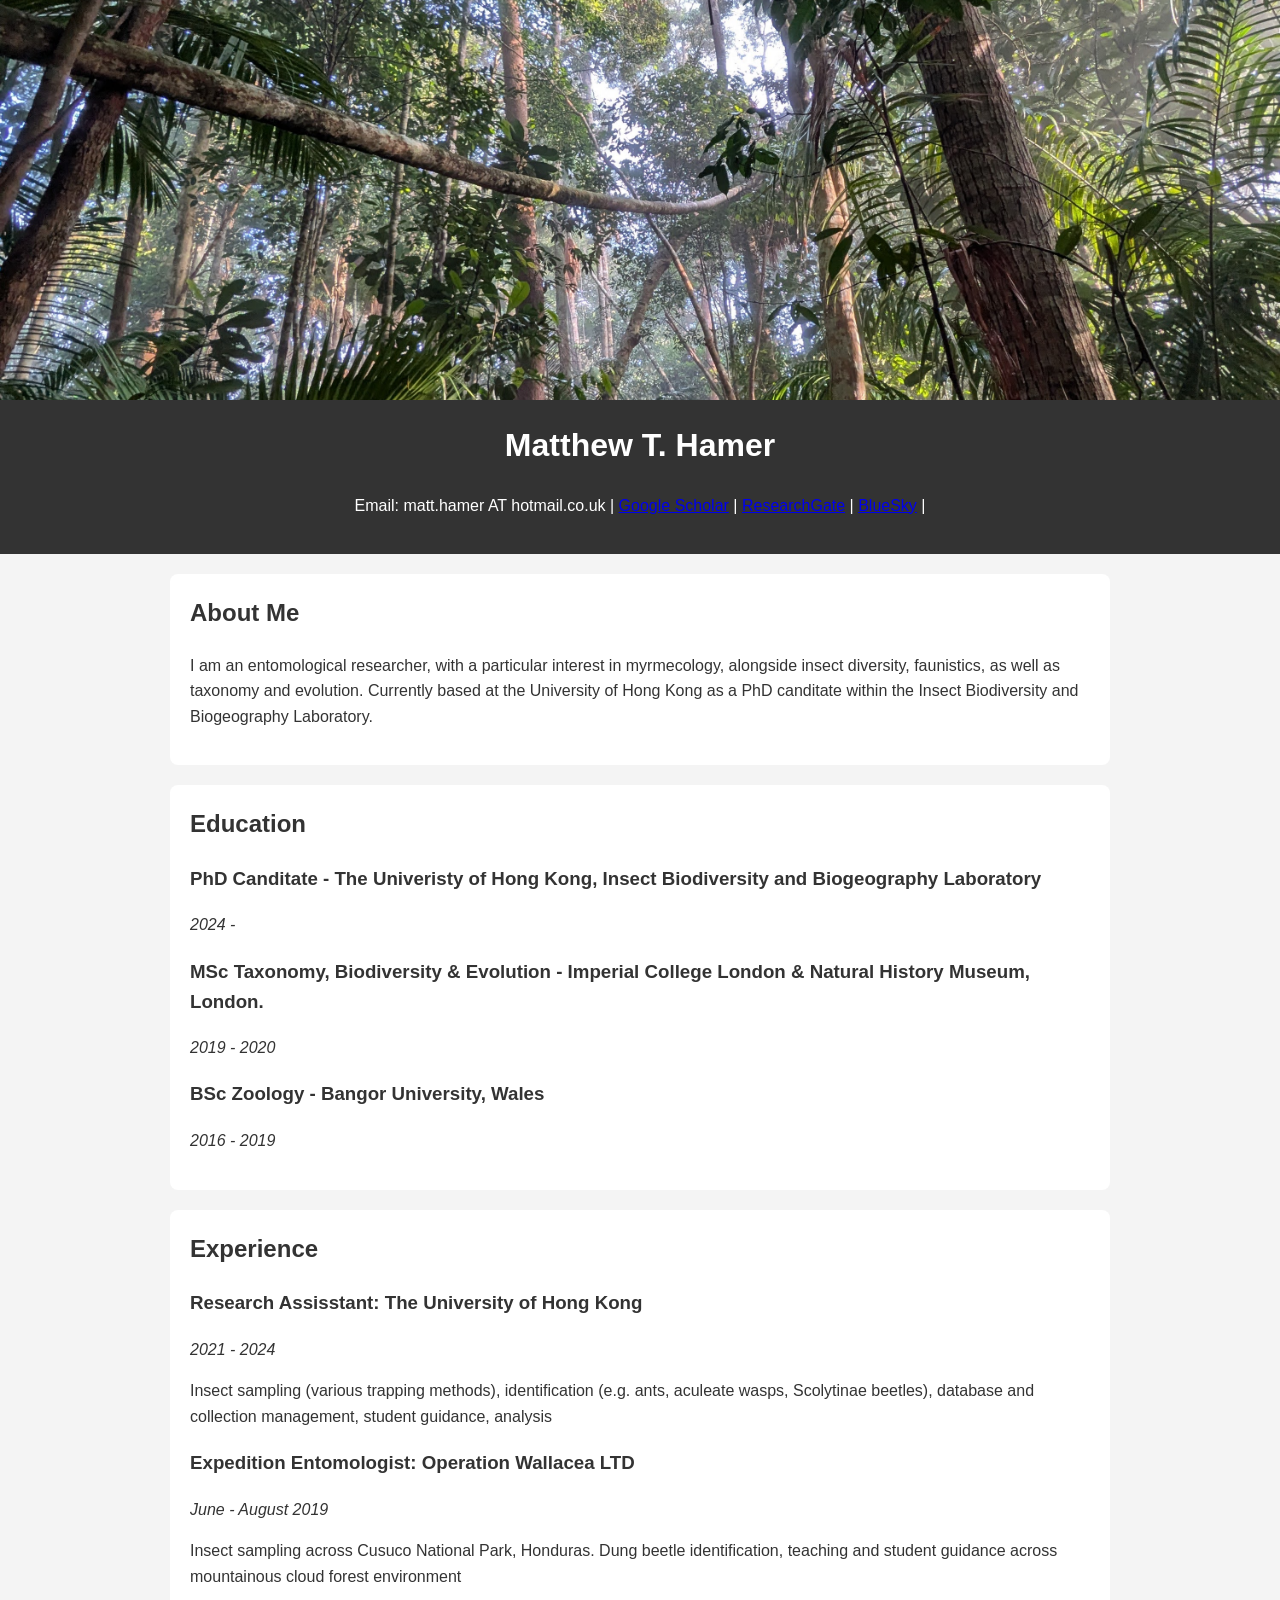
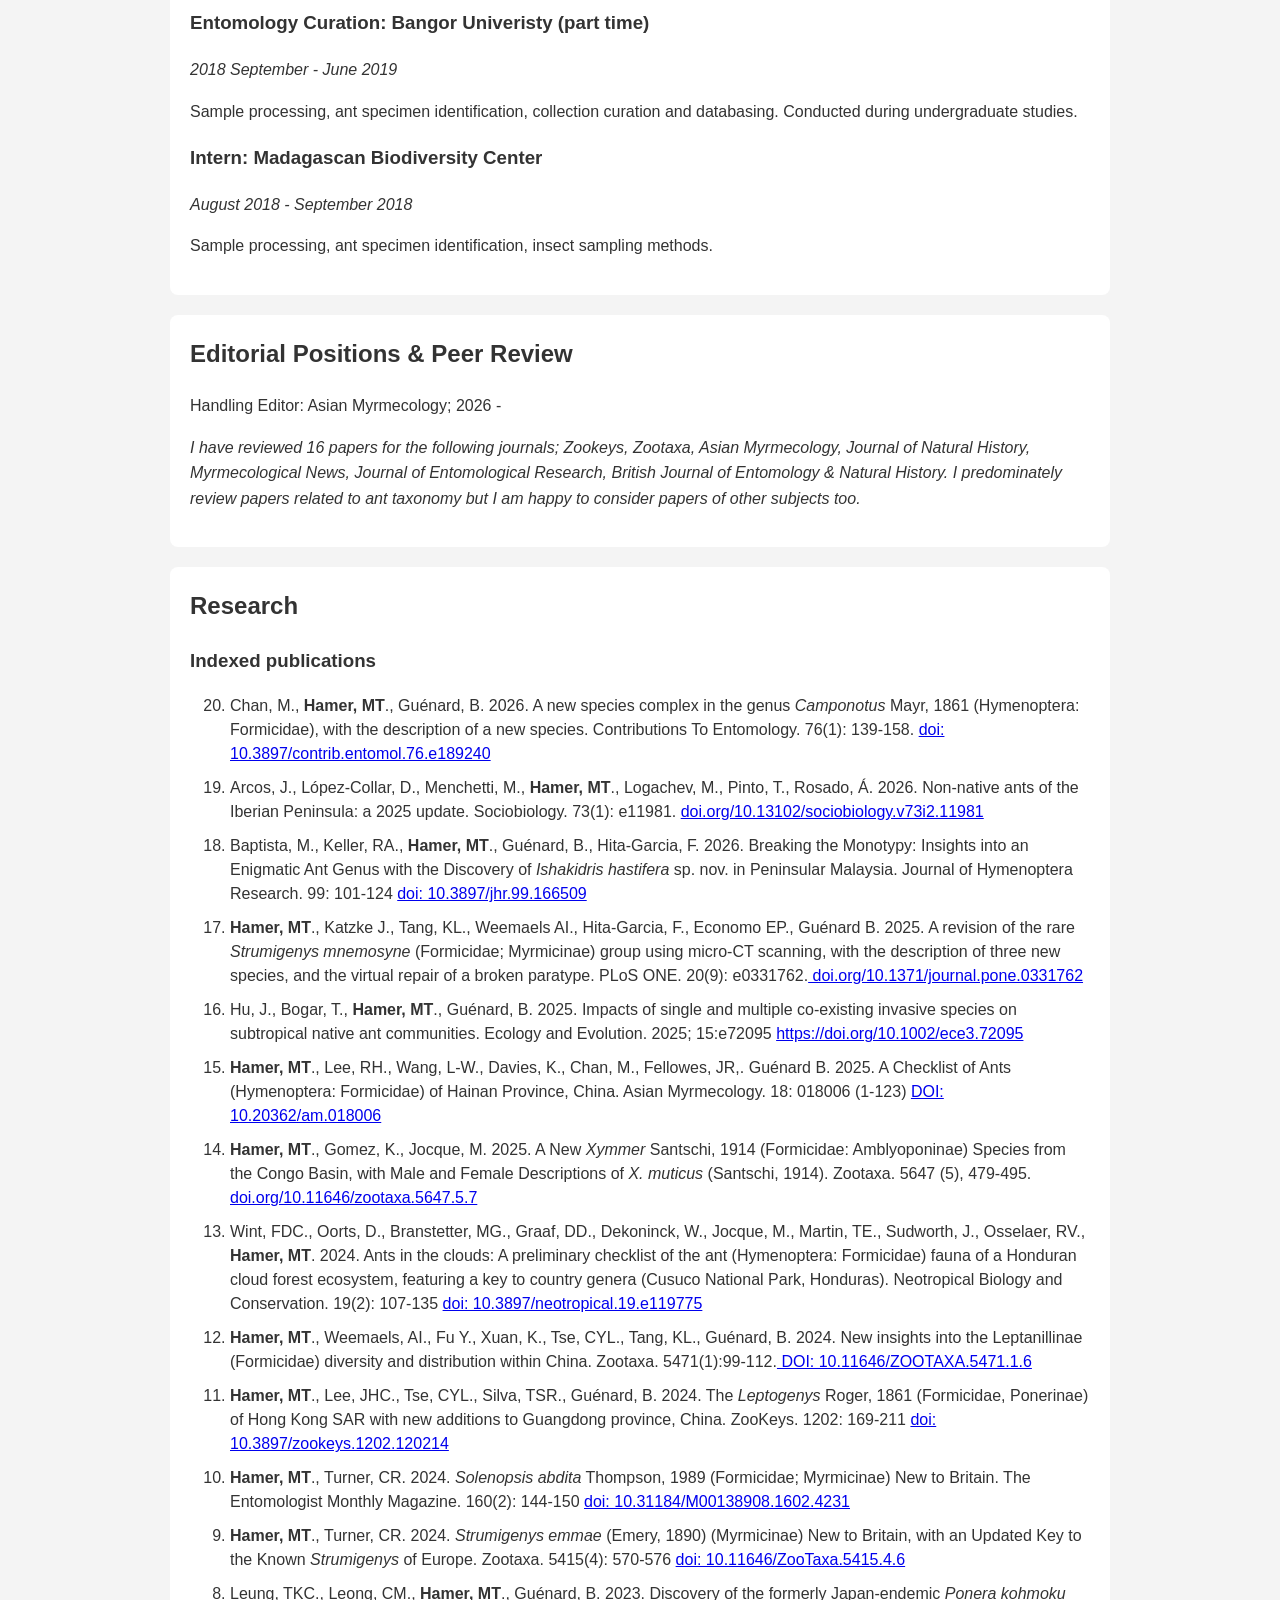
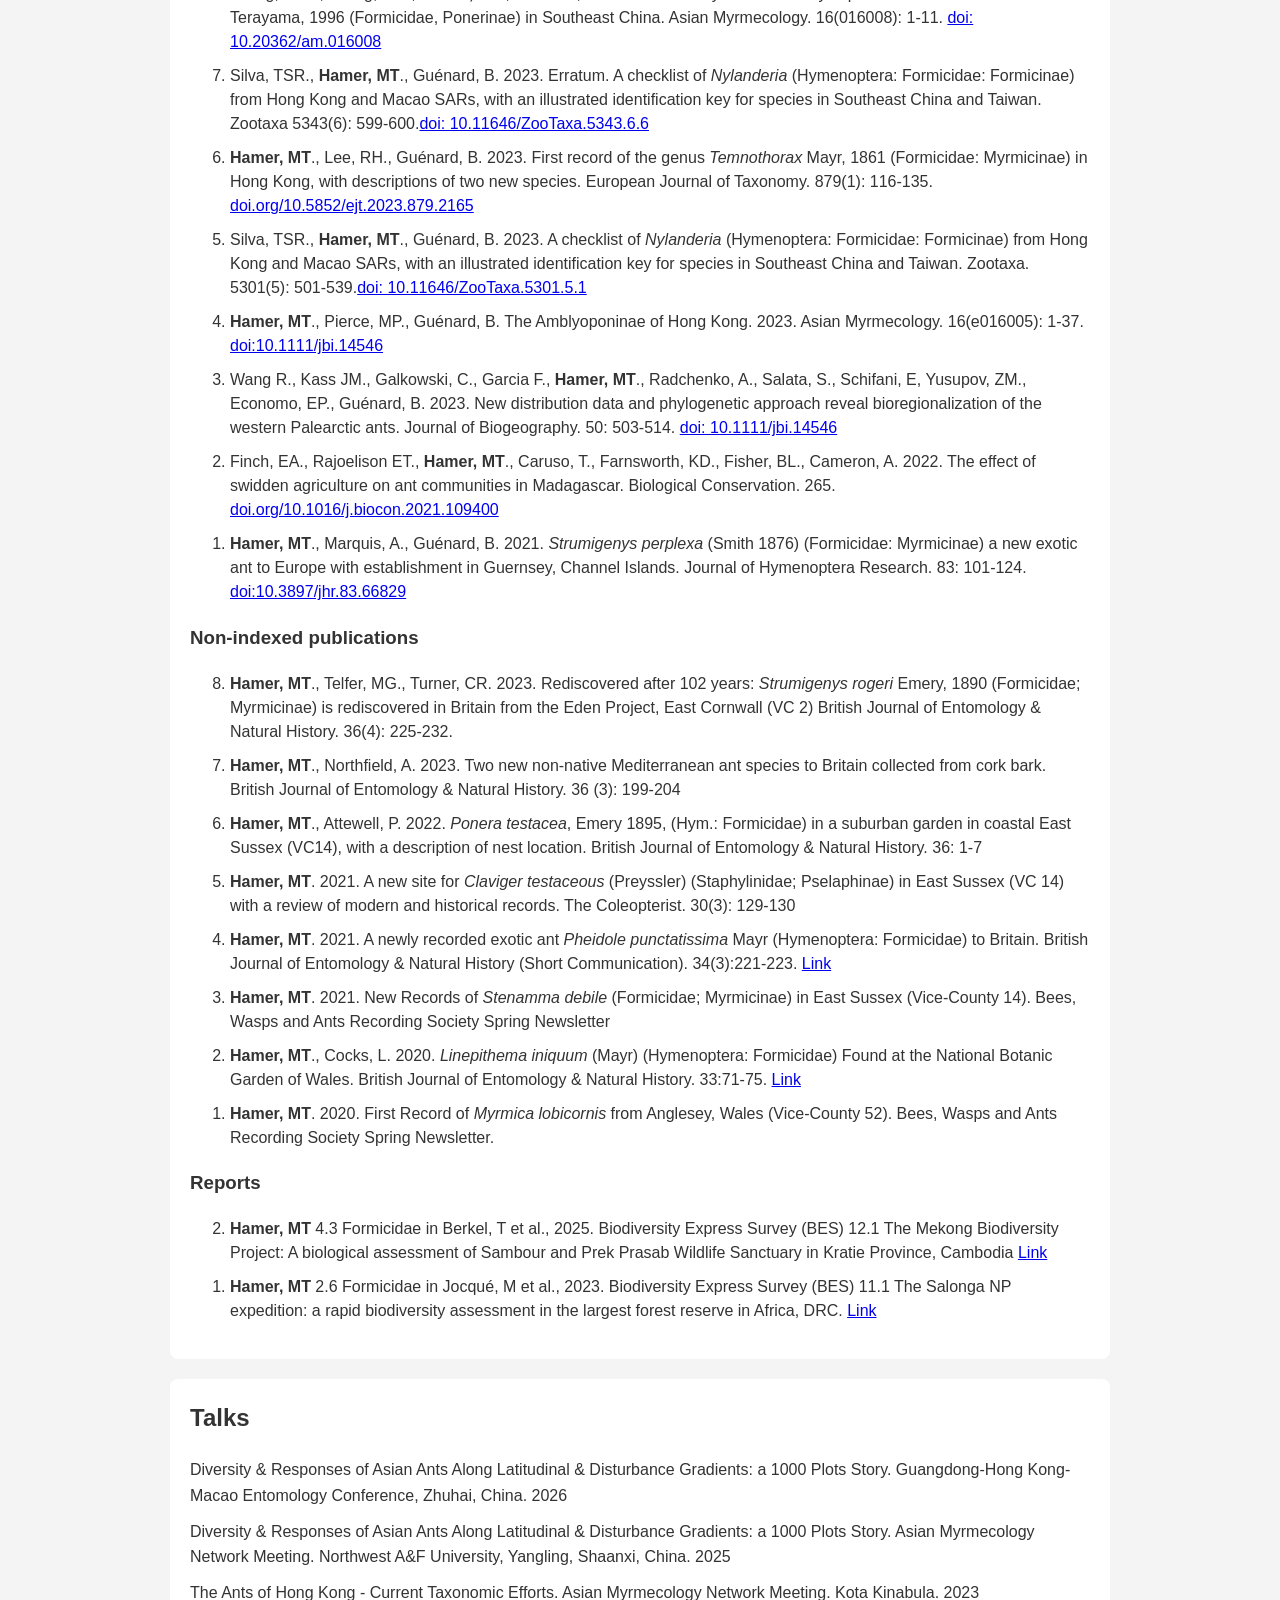
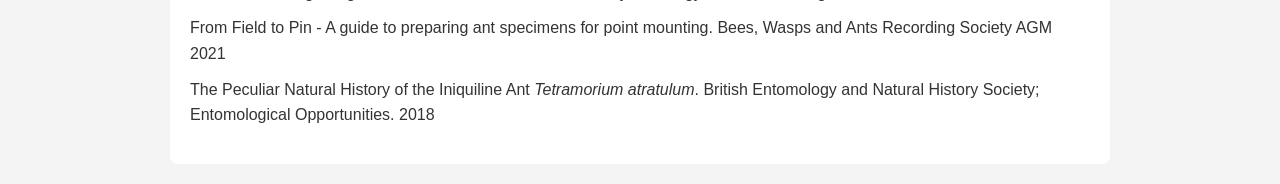
==== index.html @ 44ba038c "edits" ====
<!DOCTYPE html>
<html lang="en">
<head>
  <meta charset="UTF-8" />
  <meta name="viewport" content="width=device-width, initial-scale=1.0" />
  <title>Matthew T. Hamer</title>
  <style>
    /* Basic styling for the entire page */
    body {
      font-family: 'Helvetica Neue', Helvetica, Arial, sans-serif; /* Sets a clean, readable font */
      margin: 0; /* Remove default margin around the page */
      padding: 0; /* Remove default padding */
      line-height: 1.6; /* Improves readability with line spacing */
      background-color: #f4f4f4; /* Light background color for contrast */
      color: #333; /* Default text color */
    }

    /* Container for the slideshow at the top */
    .slideshow {
      position: relative; /* Positioning context for absolutely positioned children if needed */
      width: 100%; /* Full width of the viewport */
      max-height: 400px; /* Limit height for the slideshow */
      overflow: hidden; /* Hide overflowing images to create a clean slide effect */
    }

    /* Container holding all slides side by side */
    .slides {
      display: flex; /* Arrange slides in a row */
      transition: transform 1s ease-in-out; /* Animate slide transitions smoothly */
    }

    /* Individual slide styling */
    .slide {
      min-width: 100%; /* Each slide takes full width of the container */
      height: 400px; /* Fixed height matching the slideshow container */
      background-size: cover; /* Cover entire slide area with background image */
      background-position: center; /* Center the background image */
    }

    /* Styles for the header section */
    header {
      background-color: #333; /* Dark background for contrast */
      color: #fff; /* White text for readability */
      padding: 20px 0; /* Vertical padding */
      text-align: center; /* Centered text */
    }

    header p {
    color: #fff;
    }

    /* Styles for content sections */
    section {
      max-width: 900px; /* Limit width for readability */
      margin: 20px auto; /* Center sections horizontally with margin */
      padding: 0 20px; /* Horizontal padding inside sections */
    }

    /* Heading styles */
    h1, h2 {
      margin-top: 0; /* Remove default top margin for headings */
    }

    /* Contact info styling */
    .contact-info {
      margin-top: 10px; /* Spacing above contact info */
    }

    /* Styling for each section box */
    .section {
      background: #fff; /* White background for contrast */
      padding: 20px; /* Inner padding */
      margin-bottom: 20px; /* Space below each section */
      border-radius: 8px; /* Rounded corners for a softer look */
    }

    /* Remove default list styles for lists */
    ul {
      list-style: none;
      padding: 0;
    }

    /* Spacing between list items */
    li {
      margin-bottom: 10px;
    }

    /* Hover effect for links */
    a:hover {
      text-decoration: underline; /* Underline on hover for interactivity */
    }
  </style>
</head>
<body>
  <!-- Slideshow container at the top of the page -->
  <div class="slideshow">
    <!-- Inner container holding all slides side by side -->
    <div class="slides" id="slides">
      <!-- Each slide with a background image -->
      <div class="slide" style="background-image: url('images/ant_1.jpg');"></div>
      <div class="slide" style="background-image: url('images/forest_1.jpg');"></div>
      <div class="slide" style="background-image: url('images/forest_2.jpg');"></div>
      <div class="slide" style="background-image: url('images/me_1.jpg');"></div>
      <div class="slide" style="background-image: url('images/forest_3.jpg');"></div>
      <div class="slide" style="background-image: url('images/forest_4.jpg');"></div>
      <div class="slide" style="background-image: url('images/forest_5.jpg');"></div>
      <div class="slide" style="background-image: url('images/ant_3.jpg');"></div>
      <div class="slide" style="background-image: url('images/forest_6.jpg');"></div>
      <div class="slide" style="background-image: url('images/winklers_1.jpg');"></div>
      <div class="slide" style="background-image: url('images/forest_7.jpg');"></div>

    </div>
  </div>

  <!-- Header section with name and contact info -->
  <header>
    <h1>Matthew T. Hamer</h1>
    <div class="contact-info">
      <p>
        Email: matt.hamer AT hotmail.co.uk |
        <a href="https://scholar.google.co.uk/citations?hl=en&user=hczqnz8AAAAJ&view_op=list_works&gmla=AFix5MbElTmRrn29_fdOWLkQc4MYug8F430PYgviniSDpSa0v6hG-DKh00irg1fXuqmo6CiqjdWm53gwboK762bA">Google Scholar</a> | 
        <a href="https://www.researchgate.net/profile/Matthew-Hamer-3">ResearchGate</a> |
        <a href="https://bsky.app/profile/entohamer.bsky.social">BlueSky</a> |
      </p>
    </div>
  </header>

  <!-- Now, the sections are reordered as per your request -->

  <!-- About Me section -->
  <section class="section">
    <h2>About Me</h2>
    <p>I am an entomological researcher, with a particular interest in myrmecology,
            alongside insect diversity, faunistics, as well as taxonomy and evolution. Currently based at the
            University of Hong Kong as a PhD canditate within the Insect Biodiversity and Biogeography Laboratory.</p>
  </section>

  <!-- Education section -->
  <section class="section">
    <h2>Education</h2>
    <h3>PhD Canditate - The Univeristy of Hong Kong, Insect Biodiversity and Biogeography Laboratory</h3>
    <p><em>2024 - </em></p>
    <h3>MSc Taxonomy, Biodiversity & Evolution - Imperial College London & Natural History Museum, London.</h3>
    <p><em>2019 - 2020</em></p>
    <h3>BSc Zoology - Bangor University, Wales</h3>
    <p><em>2016 - 2019</em></p>
  </section>

  <!-- Experience section -->
  <section class="section">
    <h2>Experience</h2>

    <h3>Research Assisstant: The University of Hong Kong</h3>
    <p><em>2021 - 2024</em></p>
    <p>Insect sampling (various trapping  methods), identification (e.g. ants, aculeate wasps, Scolytinae beetles), database and collection management, student guidance, analysis</p>
    <h3>Expedition Entomologist: Operation Wallacea LTD</h3>
    <p><em>June - August 2019</em></p>
    <p>Insect sampling across Cusuco National Park, Honduras. Dung beetle identification, teaching and student guidance across mountainous cloud forest environment</p>
    <h3>Entomology Curation: Bangor Univeristy (part time)</h3>
    <p><em>2018 September - June 2019</em></p>
    <p>Sample processing, ant specimen identification, collection curation and databasing. Conducted during undergraduate studies.</p>
    <h3>Intern: Madagascan Biodiversity Center</h3>
    <p><em>August 2018 - September 2018</em></p>
    <p>Sample processing, ant specimen identification, insect sampling methods.</p>
  </section>

<!-- Editorial section-->
 <section class="section">
    <h2>Editorial Positions & Peer Review</h2>
    <p>Handling Editor: Asian Myrmecology; 2026 -</p></li>
    <p><em>I have reviewed 16 papers for the following journals; Zookeys, Zootaxa, Asian Myrmecology, Journal of Natural History, Myrmecological News, Journal of Entomological Research, British Journal of Entomology & Natural History. 
      I predominately review papers related to ant taxonomy but I am happy to consider papers of other subjects too.</em></p>
  </section>

  <!-- Research section -->
  <section class="section">
    <h2>Research</h2>
    <h3>Indexed publications</h3>
        <ol reversed style="line-height: 1.5;">
            <!---Schifani, E., Blaya, R., Blight, O., Cato, S., Corbella C., <b>Hamer., MT</b>., Luakaityte, S., Rossi, F., Turner, CR., Veljaca, K., Vila, R., Menchetti, M. XXXX. Needle ants on the move in Europe: Brachyponera chinensis in Croatia, France, and Italy, and B. flavipes in the United Kingdom. Biogeographia-->
            <!---<li>Rocha FP., <b>Hamer, MT</b>., Guénard, B. XXXX Context-Dependent Impacts of Multitrophic Invasions: Invasive Ants Mediate Predatory Impacts on Native Biodiversity. Ecosphere. </li>-->
            <!---<li>Rocha FP., <b>Hamer, MT</b>., Guénard, B. XXXX Species-specific effects of invasive ants on carrion decomposition in the subtropics. Ecosphere.</li>-->
            <li>Chan, M., <b>Hamer, MT</b>., Guénard, B. 2026. A new species complex in the genus <i>Camponotus</i> Mayr, 1861 (Hymenoptera: Formicidae), with the description of a new species. Contributions To Entomology. 76(1): 139-158. <a href = https://contributions-to-entomology.arphahub.com/article/189240/list/8/> doi: 10.3897/contrib.entomol.76.e189240</a></li>
            <li>Arcos, J., López-Collar, D., Menchetti, M., <b>Hamer, MT</b>., Logachev, M., Pinto, T., Rosado, Á. 2026. Non-native ants of the Iberian Peninsula: a 2025 update. Sociobiology. 73(1): e11981. <a href = https://periodicos.uefs.br/index.php/sociobiology/article/view/11981> doi.org/10.13102/sociobiology.v73i2.11981</a></li>
            <li>Baptista, M., Keller, RA., <b>Hamer, MT</b>., Guénard, B., Hita-Garcia, F. 2026. Breaking the Monotypy: Insights into an Enigmatic Ant Genus with the Discovery of <i>Ishakidris hastifera</i> sp. nov. in Peninsular Malaysia. Journal of Hymenoptera Research. 99: 101-124 <a href="https://jhr.pensoft.net/article/166509/"> doi: 10.3897/jhr.99.166509</a></li>
            <li><b>Hamer, MT</b>., Katzke J., Tang, KL., Weemaels AI., Hita-Garcia, F., Economo EP., Guénard B. 2025. A revision of the rare <i>Strumigenys mnemosyne</i> (Formicidae; Myrmicinae) group using micro-CT scanning, with the description of three new species, and the virtual repair of a broken paratype. PLoS ONE. 20(9): e0331762.<a href=https://doi.org/10.1371/journal.pone.0331762> doi.org/10.1371/journal.pone.0331762</a></li></li>
            <li>Hu, J., Bogar, T., <b>Hamer, MT</b>., Guénard, B. 2025. Impacts of single and multiple co-existing invasive species on subtropical native ant communities. Ecology and Evolution. 2025; 15:e72095 <a href= https://onlinelibrary.wiley.com/doi/10.1002/ece3.72095> https://doi.org/10.1002/ece3.72095</a></li>
            <li><b>Hamer, MT</b>., Lee, RH., Wang, L-W., Davies, K., Chan, M., Fellowes, JR,. Guénard B. 2025. A Checklist of Ants (Hymenoptera: Formicidae) of Hainan Province, China. Asian Myrmecology. 18: 018006 (1-123) <a href=http://www.asian-myrmecology.org/doi/10.20362/am.018006.html> DOI: 10.20362/am.018006</a></li>
            <li><b>Hamer, MT</b>., Gomez, K., Jocque, M. 2025. A New <i>Xymmer</i> Santschi, 1914 (Formicidae: Amblyoponinae) Species from the Congo Basin, with Male and Female Descriptions of <i>X. muticus</i> (Santschi, 1914). Zootaxa. 5647 (5), 479-495. <a href=https://www.mapress.com/zt/article/view/zootaxa.5647.5.7> doi.org/10.11646/zootaxa.5647.5.7</a></li>
            <li>Wint, FDC., Oorts, D., Branstetter, MG., Graaf, DD., Dekoninck, W., Jocque, M., Martin, TE., Sudworth, J., Osselaer, RV., <b>Hamer, MT</b>. 2024. Ants in the clouds: A preliminary checklist of the ant (Hymenoptera: Formicidae) fauna of a Honduran cloud forest ecosystem, featuring a key to country genera (Cusuco National Park, Honduras). Neotropical Biology and Conservation. 19(2): 107-135 <a href= https://neotropical.pensoft.net/article/119775/list/8/ > doi: 10.3897/neotropical.19.e119775</a></li>
            <li><b>Hamer, MT</b>., Weemaels, AI., Fu Y., Xuan, K., Tse, CYL., Tang, KL., Guénard, B. 2024. New insights into the Leptanillinae (Formicidae) diversity and distribution within China. Zootaxa. 5471(1):99-112.<a href= https://mapress.com/zt/article/view/zootaxa.5471.1.6> DOI: 10.11646/ZOOTAXA.5471.1.6</a></li>          
            <li><b>Hamer, MT</b>., Lee, JHC., Tse, CYL., Silva, TSR., Guénard, B. 2024. The <i>Leptogenys</i> Roger, 1861 (Formicidae, Ponerinae) of Hong Kong SAR with new additions to Guangdong province, China. ZooKeys. 1202: 169-211 <a href= https://doi.org/10.3897/zookeys.1202.120214> doi: 10.3897/zookeys.1202.120214</a></li>
            <li><b>Hamer, MT</b>., Turner, CR. 2024. <i>Solenopsis abdita</i> Thompson, 1989 (Formicidae; Myrmicinae) New to Britain. The Entomologist Monthly Magazine. 160(2): 144-150 <a href= https://doi.org/10.31184/M00138908.1602.4231>doi: 10.31184/M00138908.1602.4231</a></li>
            <li><b>Hamer, MT</b>., Turner, CR. 2024. <i>Strumigenys emmae</i> (Emery, 1890) (Myrmicinae) New to Britain, with an Updated Key to the Known <i>Strumigenys</i> of Europe. Zootaxa. 5415(4): 570-576
                <a href= https://www.mapress.com/zt/article/view/zootaxa.5415.4.6>doi: 10.11646/ZooTaxa.5415.4.6</a></li>
            <li>Leung, TKC., Leong, CM., <b>Hamer, MT</b>., Guénard, B. 2023. Discovery of the formerly Japan-endemic <i>Ponera kohmoku</i> Terayama, 1996 (Formicidae, Ponerinae) in Southeast China. Asian Myrmecology. 16(016008): 1-11. <a
                href= http://www.asian-myrmecology.org/doi/10.20362/am.016008.html>doi: 10.20362/am.016008</a>
            </li>
            <li>Silva, TSR., <b>Hamer, MT</b>., Guénard, B. 2023. Erratum. A checklist of <i>Nylanderia</i> (Hymenoptera: Formicidae: Formicinae) from Hong Kong and Macao SARs, with an illustrated identification key for species in Southeast China and Taiwan. Zootaxa 5343(6): 599-600.<a
                href= https://mapress.com/zt/article/view/zootaxa.5343.6.6>doi: 10.11646/ZooTaxa.5343.6.6</a></li>
            <li><b>Hamer, MT</b>., Lee, RH., Guénard, B. 2023. First record of the genus <i>Temnothorax</i> Mayr, 1861 (Formicidae: Myrmicinae) in Hong Kong, with descriptions of two new species. European Journal of Taxonomy. 879(1): 116-135.
                <a href= https://europeanjournaloftaxonomy.eu/index.php/ejt/article/view/2165>doi.org/10.5852/ejt.2023.879.2165</a></li>
            </li>
            <li>Silva, TSR., <b>Hamer, MT</b>., Guénard, B. 2023. A checklist of <i>Nylanderia</i> (Hymenoptera: Formicidae: Formicinae) from Hong Kong and Macao SARs, with an illustrated identification key for species in Southeast China and Taiwan. Zootaxa. 5301(5): 501-539.<a
                href= https://mapress.com/zt/article/view/zootaxa.5301.5.1>doi: 10.11646/ZooTaxa.5301.5.1</a></li>
            <li><b>Hamer, MT</b>., Pierce, MP., Guénard, B. The Amblyoponinae of Hong Kong. 2023. Asian Myrmecology. 16(e016005): 1-37. <a
                href=http://www.asian-myrmecology.org/doi/10.20362/am.016005.html>doi:10.1111/jbi.14546</a></li>
            <li>Wang R., Kass JM., Galkowski, C., Garcia F., <b>Hamer, MT</b>., Radchenko, A., Salata, S., Schifani, E,
                Yusupov, ZM., Economo, EP., Guénard, B. 2023. New distribution data and phylogenetic approach reveal
                bioregionalization of the western Palearctic ants. Journal of Biogeography. 50: 503-514. <a
                    href= https://doi.org/10.1111/jbi.14546>doi: 10.1111/jbi.14546</a></li>
            <li>Finch, EA., Rajoelison ET., <b>Hamer, MT</b>., Caruso, T., Farnsworth, KD., Fisher, BL., Cameron, A. 2022. The
                effect of
                swidden agriculture on ant communities in Madagascar. Biological Conservation. 265. <a
                    href= https://doi.org/10.1016/j.biocon.2021.109400>doi.org/10.1016/j.biocon.2021.109400</a></li>
            <li><b>Hamer, MT</b>., Marquis, A., Guénard, B. 2021. <i>Strumigenys perplexa</i> (Smith 1876) (Formicidae: Myrmicinae) a new
                exotic ant to Europe with establishment in Guernsey, Channel Islands. Journal of Hymenoptera
                Research. 83: 101-124. <a href="https://doi.org/10.3897/jhr.83.66829"> doi:10.3897/jhr.83.66829</a></li>
        </ol>
        <h3>Non-indexed publications</h3>
        <ol reversed style="line-height: 1.5;">
            <li><b>Hamer, MT</b>., Telfer, MG., Turner, CR. 2023. Rediscovered after 102 years: <i>Strumigenys rogeri</i> Emery, 1890 (Formicidae; Myrmicinae) is rediscovered in Britain from the Eden Project, East Cornwall (VC 2)
                British Journal of Entomology & Natural History. 36(4): 225-232.</li>
            <li><b>Hamer, MT</b>., Northfield, A. 2023. Two new non-native Mediterranean ant species to Britain collected from cork bark.
                    British Journal of Entomology & Natural History. 36 (3): 199-204 </li>
            <li><b>Hamer, MT</b>., Attewell, P. 2022. <i>Ponera testacea</i>, Emery 1895, (Hym.: Formicidae) in a suburban
                garden in coastal East Sussex (VC14), with a description of nest location.
                British Journal of Entomology & Natural History. 36: 1-7</li>
            <li><b>Hamer, MT</b>. 2021. A new site for <i>Claviger testaceous</i> (Preyssler) (Staphylinidae; Pselaphinae) in
                East Sussex (VC 14) with a review of modern and historical records. The Coleopterist. 30(3): 129-130</li>
            <li><b>Hamer, MT</b>. 2021. A newly recorded exotic ant <i>Pheidole punctatissima</i> Mayr (Hymenoptera:
                Formicidae) to
                Britain. British Journal of Entomology & Natural History (Short Communication). 34(3):221-223. <a
                    href="https://www.researchgate.net/publication/353324455_Short_Communication_A_newly_recorded_exotic_ant_Pheidole_punctatissima_Mayr_Hymenoptera_Formicidae_to_Britain">Link</a>
            </li>
            <li><b>Hamer, MT</b>. 2021. New Records of <i>Stenamma debile</i> (Formicidae; Myrmicinae) in East Sussex
                (Vice-County 14). Bees, Wasps and Ants Recording Society Spring Newsletter</li>
            <li><b>Hamer, MT</b>., Cocks, L. 2020. <i>Linepithema iniquum</i> (Mayr) (Hymenoptera: Formicidae) Found at the National Botanic
                Garden of Wales. British Journal of Entomology & Natural History. 33:71-75. <a
                    href="https://www.researchgate.net/publication/340166113_Linepithema_iniquum_Mayr_Hymenoptera_Formicidae_Found_at_the_National_Botanic_Garden_of_Wales">Link</a>
            </li>
            <li><b>Hamer, MT</b>. 2020. First Record of <i>Myrmica lobicornis</i> from Anglesey, Wales (Vice-County 52).
                Bees,
                Wasps
                and Ants Recording Society Spring Newsletter.</li>
            </ol>
        <h3>Reports</h3>
        <ol reversed style="line-height: 1.5;">
        <li><b>Hamer, MT</b> 4.3 Formicidae in Berkel, T et al., 2025. Biodiversity Express Survey (BES) 12.1
            The Mekong Biodiversity Project: A biological assessment of Sambour and Prek Prasab Wildlife
            Sanctuary in Kratie Province, Cambodia 
        <a href="https://binco.eu/wp-content/uploads/2025/01/BES-12.1-Cambodia-2023.pdf">Link</a></li>        
        <li><b>Hamer, MT</b> 2.6 Formicidae in Jocqué, M et al., 2023. Biodiversity Express Survey (BES) 11.1 The Salonga NP expedition: a rapid biodiversity assessment in the largest forest reserve in Africa, DRC. 
        <a href="https://binco.eu/wp-content/uploads/2023/12/BES-11.1-Salonga-2022.pdf">Link</a></li>
        </ol>
  </section>

  <!-- Projects section (optional, you can add if needed) -->
  <section class="section">
    <h2>Talks</h2>
    <ul>
      <li>Diversity & Responses of Asian Ants Along Latitudinal & Disturbance Gradients: a 1000 Plots Story. Guangdong-Hong Kong-Macao Entomology Conference, Zhuhai, China. 2026</li>
      <li>Diversity & Responses of Asian Ants Along Latitudinal & Disturbance Gradients: a 1000 Plots Story. Asian Myrmecology Network Meeting. Northwest A&F University, Yangling, Shaanxi, China. 2025</li>
      <li>The Ants of Hong Kong - Current Taxonomic Efforts. Asian Myrmecology Network Meeting. Kota Kinabula. 2023</li>
      <li>From Field to Pin - A guide to preparing ant specimens for point mounting. Bees, Wasps and Ants Recording Society AGM 2021</li>
      <li>The Peculiar Natural History of the Iniquiline Ant <i>Tetramorium atratulum</i>.
                British Entomology and Natural History Society; Entomological Opportunities. 2018</li>
    </ul>
  </section>

  <!-- JavaScript for automatic slideshow -->
  <script>
    // Select the container holding all slides
    const slides = document.getElementById('slides');
    // Count how many slides there are
    const totalSlides = slides.children.length;
    // Initialize current slide index
    let index = 0;

    // Function to show the next slide
    function showNextSlide() {
      // Increment index and wrap around if needed
      index = (index + 1) % totalSlides;
      // Move the slides container to show the current slide
      slides.style.transform = `translateX(-${index * 100}%)`;
    }

    // Set an interval to automatically change slides every 3 seconds
    setInterval(showNextSlide, 1000);
  </script>
</body>
</html>
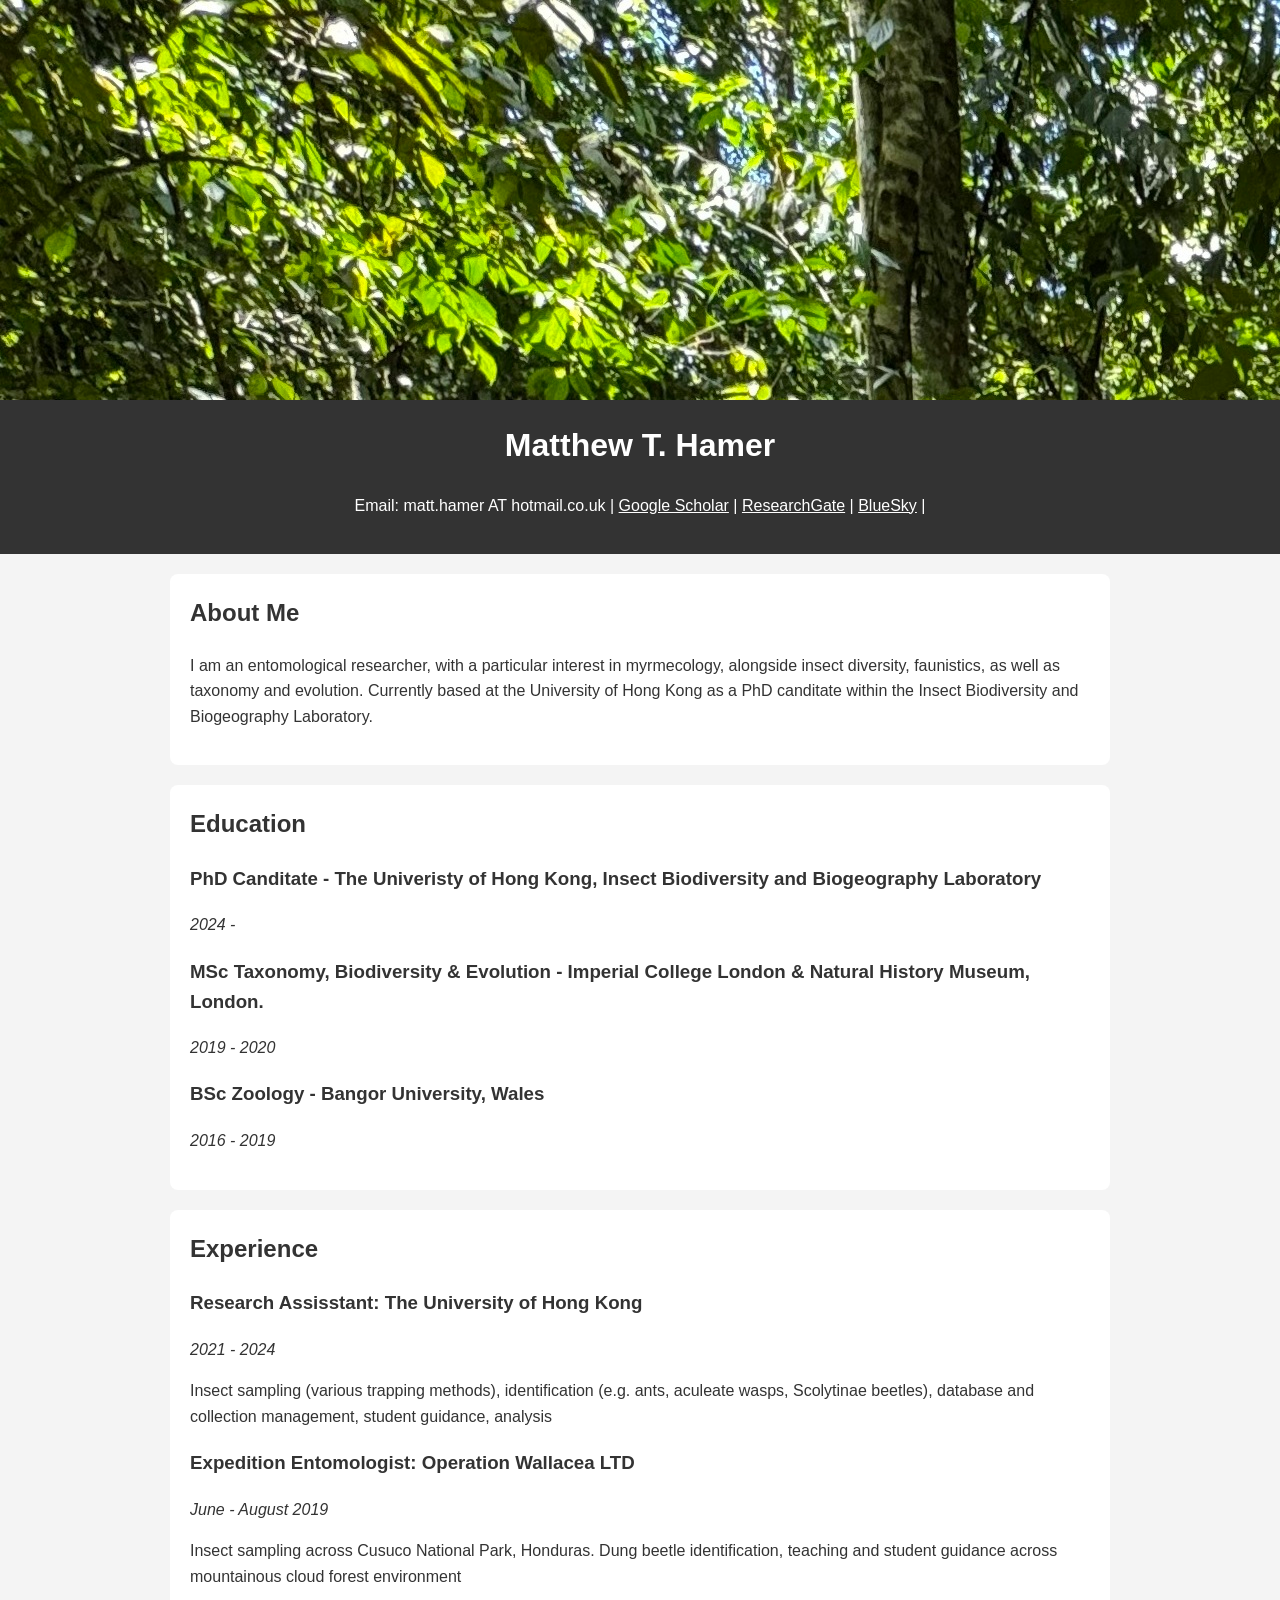
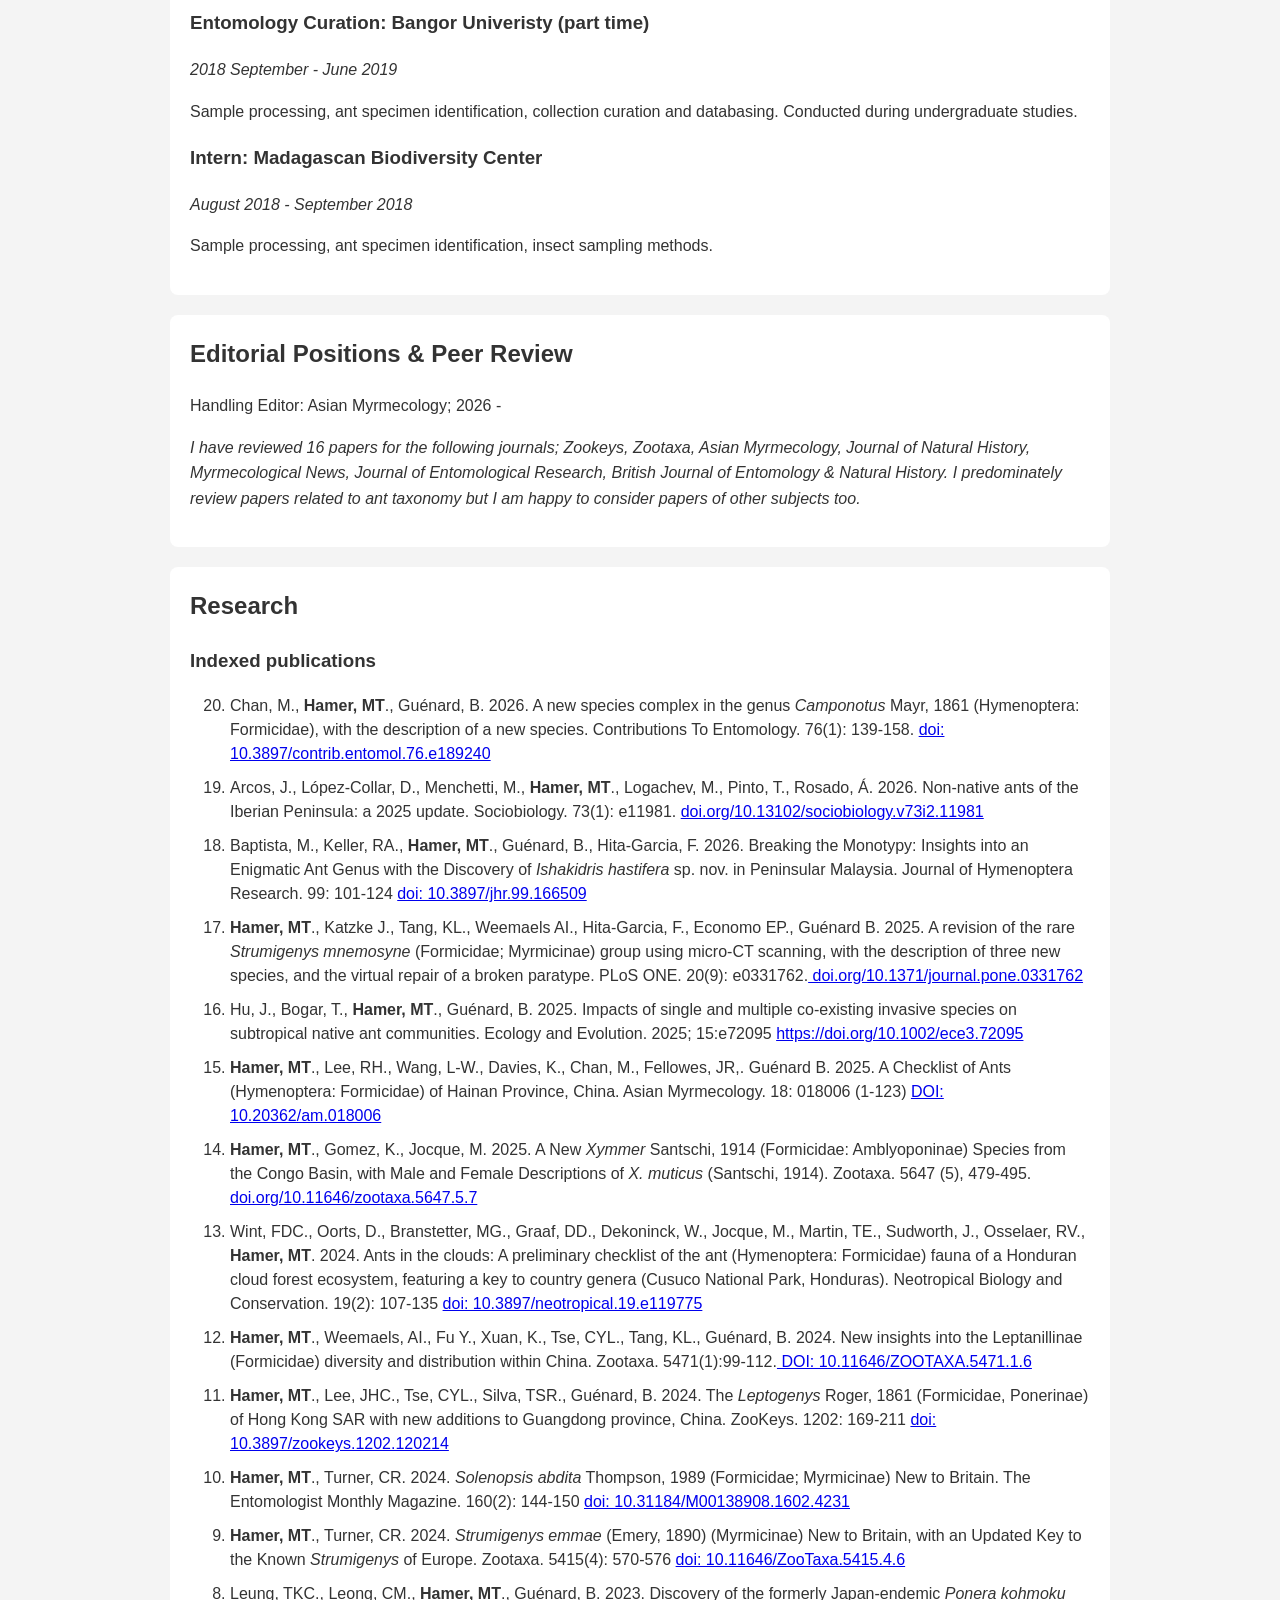
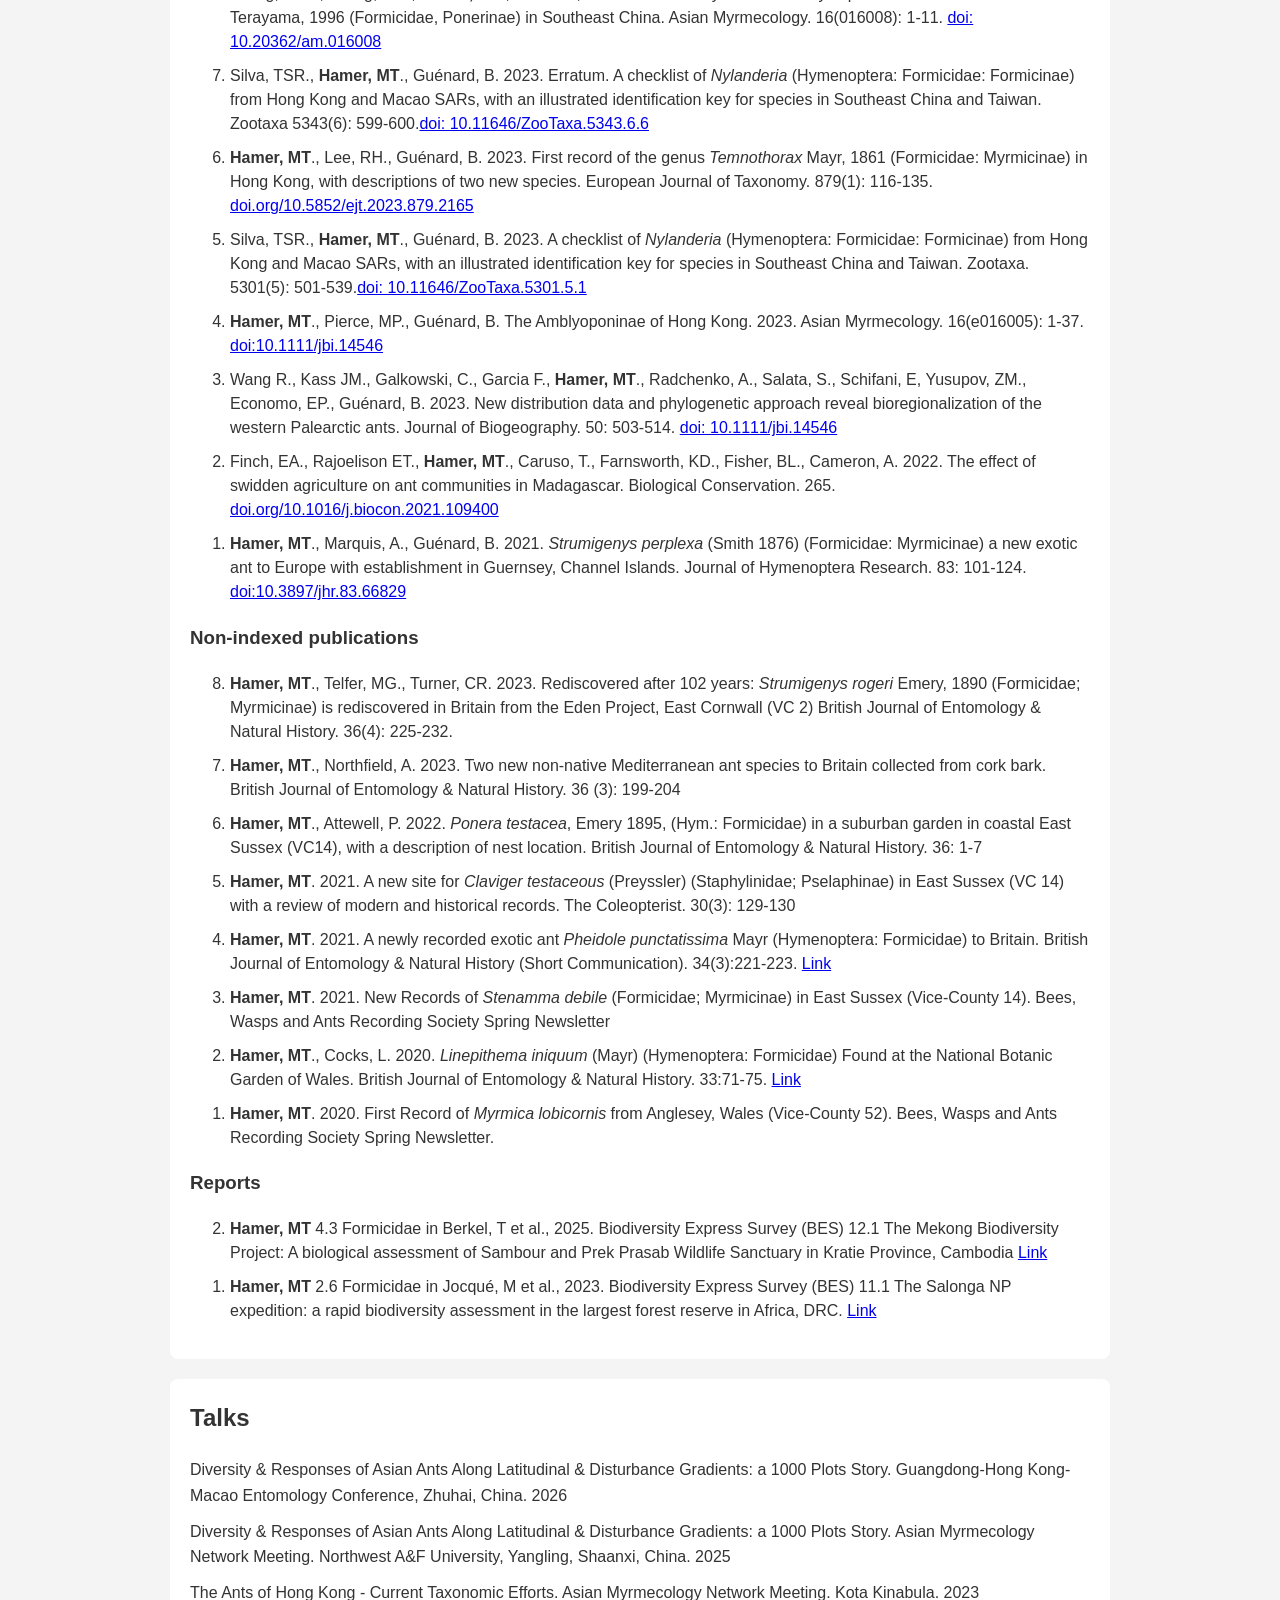
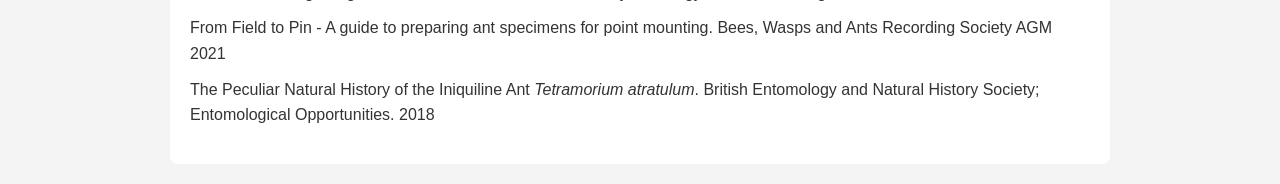
==== commit 705090c6: "even more changes" ====
--- a/index.html
+++ b/index.html
@@ -19,7 +19,7 @@
     .slideshow {
       position: relative; /* Positioning context for absolutely positioned children if needed */
       width: 100%; /* Full width of the viewport */
-      max-height: 400px; /* Limit height for the slideshow */
+      max-height: 1000px; /* Limit height for the slideshow */
       overflow: hidden; /* Hide overflowing images to create a clean slide effect */
     }
 
@@ -44,6 +44,10 @@
       padding: 20px 0; /* Vertical padding */
       text-align: center; /* Centered text */
     }
+    
+    header a {
+      color: #fff;
+    }
 
     header p {
     color: #fff;
@@ -92,25 +96,44 @@
   </style>
 </head>
 <body>
+  
   <!-- Slideshow container at the top of the page -->
-  <div class="slideshow">
-    <!-- Inner container holding all slides side by side -->
-    <div class="slides" id="slides">
-      <!-- Each slide with a background image -->
-      <div class="slide" style="background-image: url('images/ant_1.jpg');"></div>
-      <div class="slide" style="background-image: url('images/forest_1.jpg');"></div>
-      <div class="slide" style="background-image: url('images/forest_2.jpg');"></div>
-      <div class="slide" style="background-image: url('images/me_1.jpg');"></div>
-      <div class="slide" style="background-image: url('images/forest_3.jpg');"></div>
-      <div class="slide" style="background-image: url('images/forest_4.jpg');"></div>
-      <div class="slide" style="background-image: url('images/forest_5.jpg');"></div>
-      <div class="slide" style="background-image: url('images/ant_3.jpg');"></div>
-      <div class="slide" style="background-image: url('images/forest_6.jpg');"></div>
-      <div class="slide" style="background-image: url('images/winklers_1.jpg');"></div>
-      <div class="slide" style="background-image: url('images/forest_7.jpg');"></div>
-
+<div class="slideshow">
+  <!-- Inner container holding all slides side by side -->
+  <div class="slides" id="slides">
+    <!-- Each slide with an image -->
+    <div class="slide">
+      <img src="images/ant_1.jpg" alt="Ant Image" />
+    </div>
+    <div class="slide">
+      <img src="images/forest_1.jpg" alt="Forest 1" />
+    </div>
+    <div class="slide">
+      <img src="images/forest_2.jpg" alt="Forest 2" />
+    </div>
+    <div class="slide">
+      <img src="images/me_1.jpg" alt="Me" />
+    </div>
+    <div class="slide">
+      <img src="images/forest_3.jpg" alt="Forest 3" />
+    </div>
+    <div class="slide">
+      <img src="images/forest_4.jpg" alt="Forest 4" />
+    </div>
+    <div class="slide">
+      <img src="images/forest_5.jpg" alt="Forest 5" />
+    </div>
+    <div class="slide">
+      <img src="images/forest_6.jpg" alt="Forest 6" />
+    </div>
+    <div class="slide">
+      <img src="images/winklers_1.jpg" alt="Winklers" />
+    </div>
+    <div class="slide">
+      <img src="images/forest_7.jpg" alt="Forest 7" />
     </div>
   </div>
+</div>
 
   <!-- Header section with name and contact info -->
   <header>
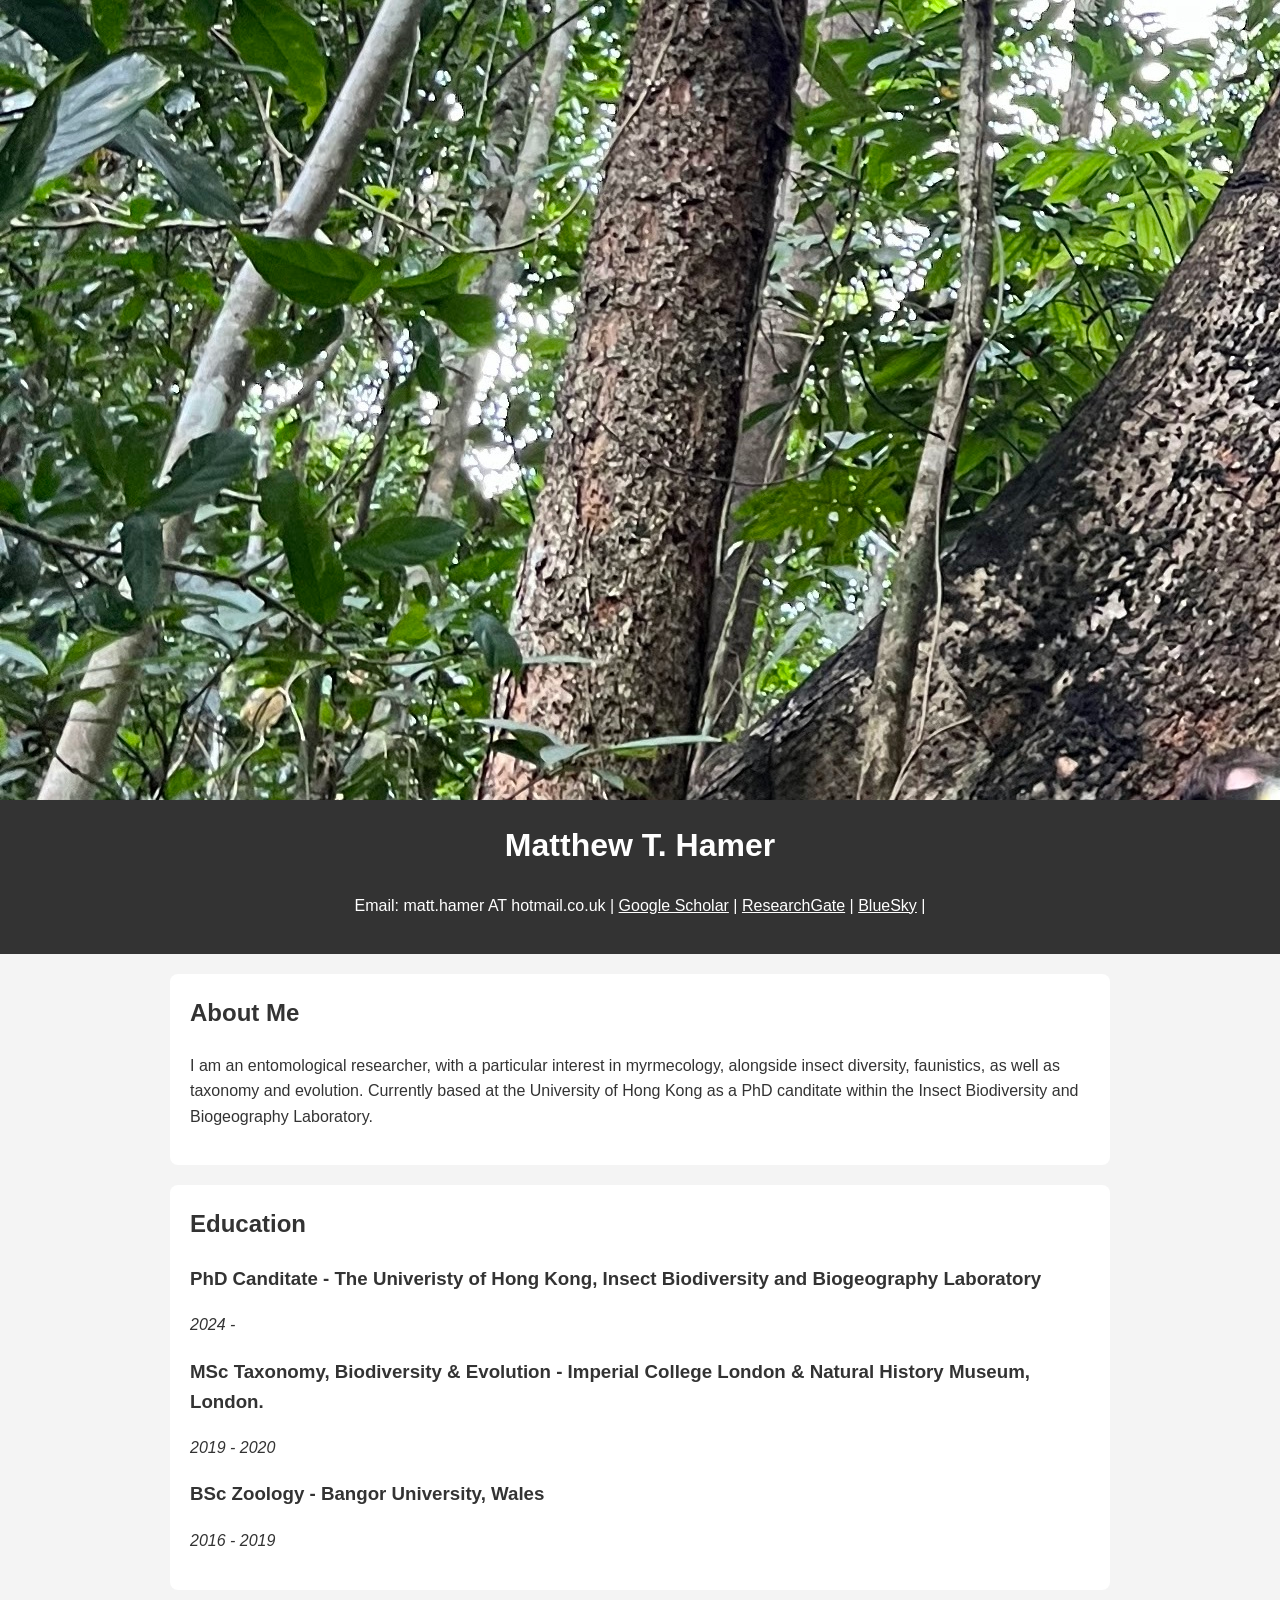
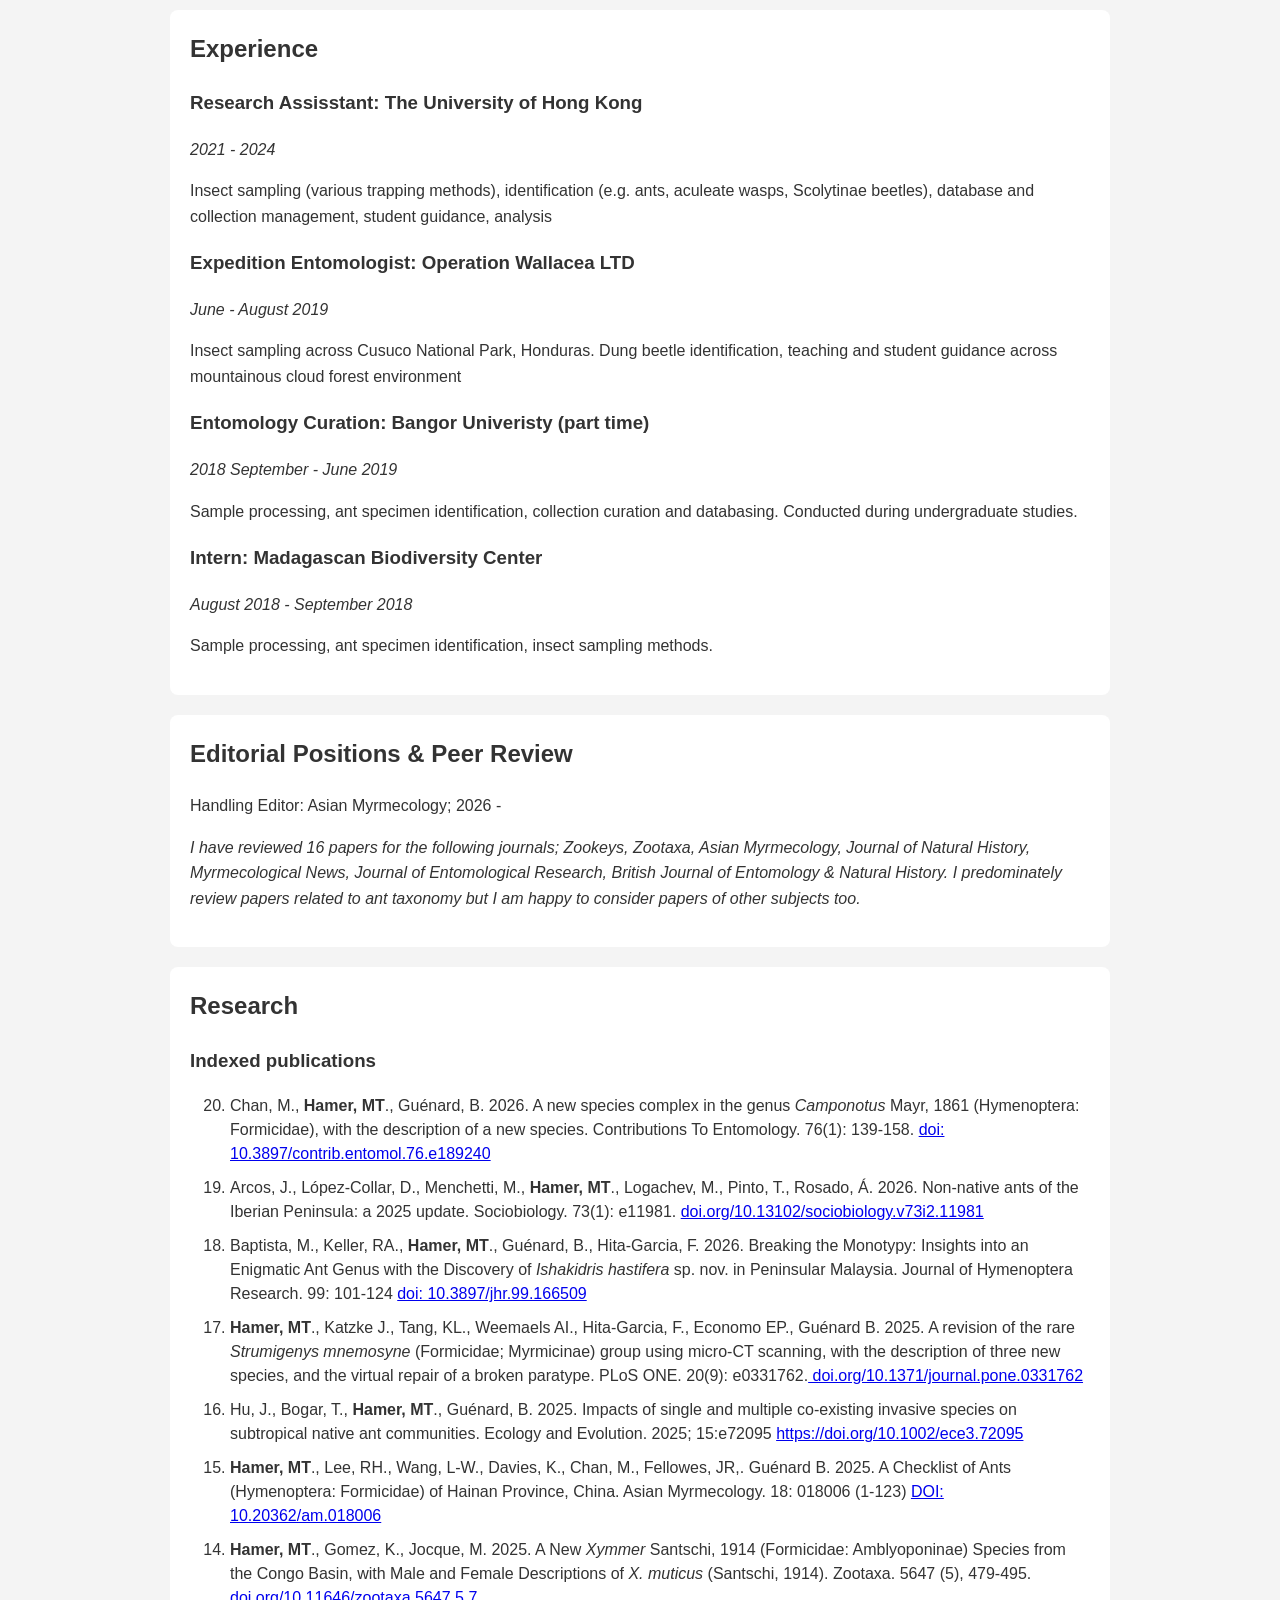
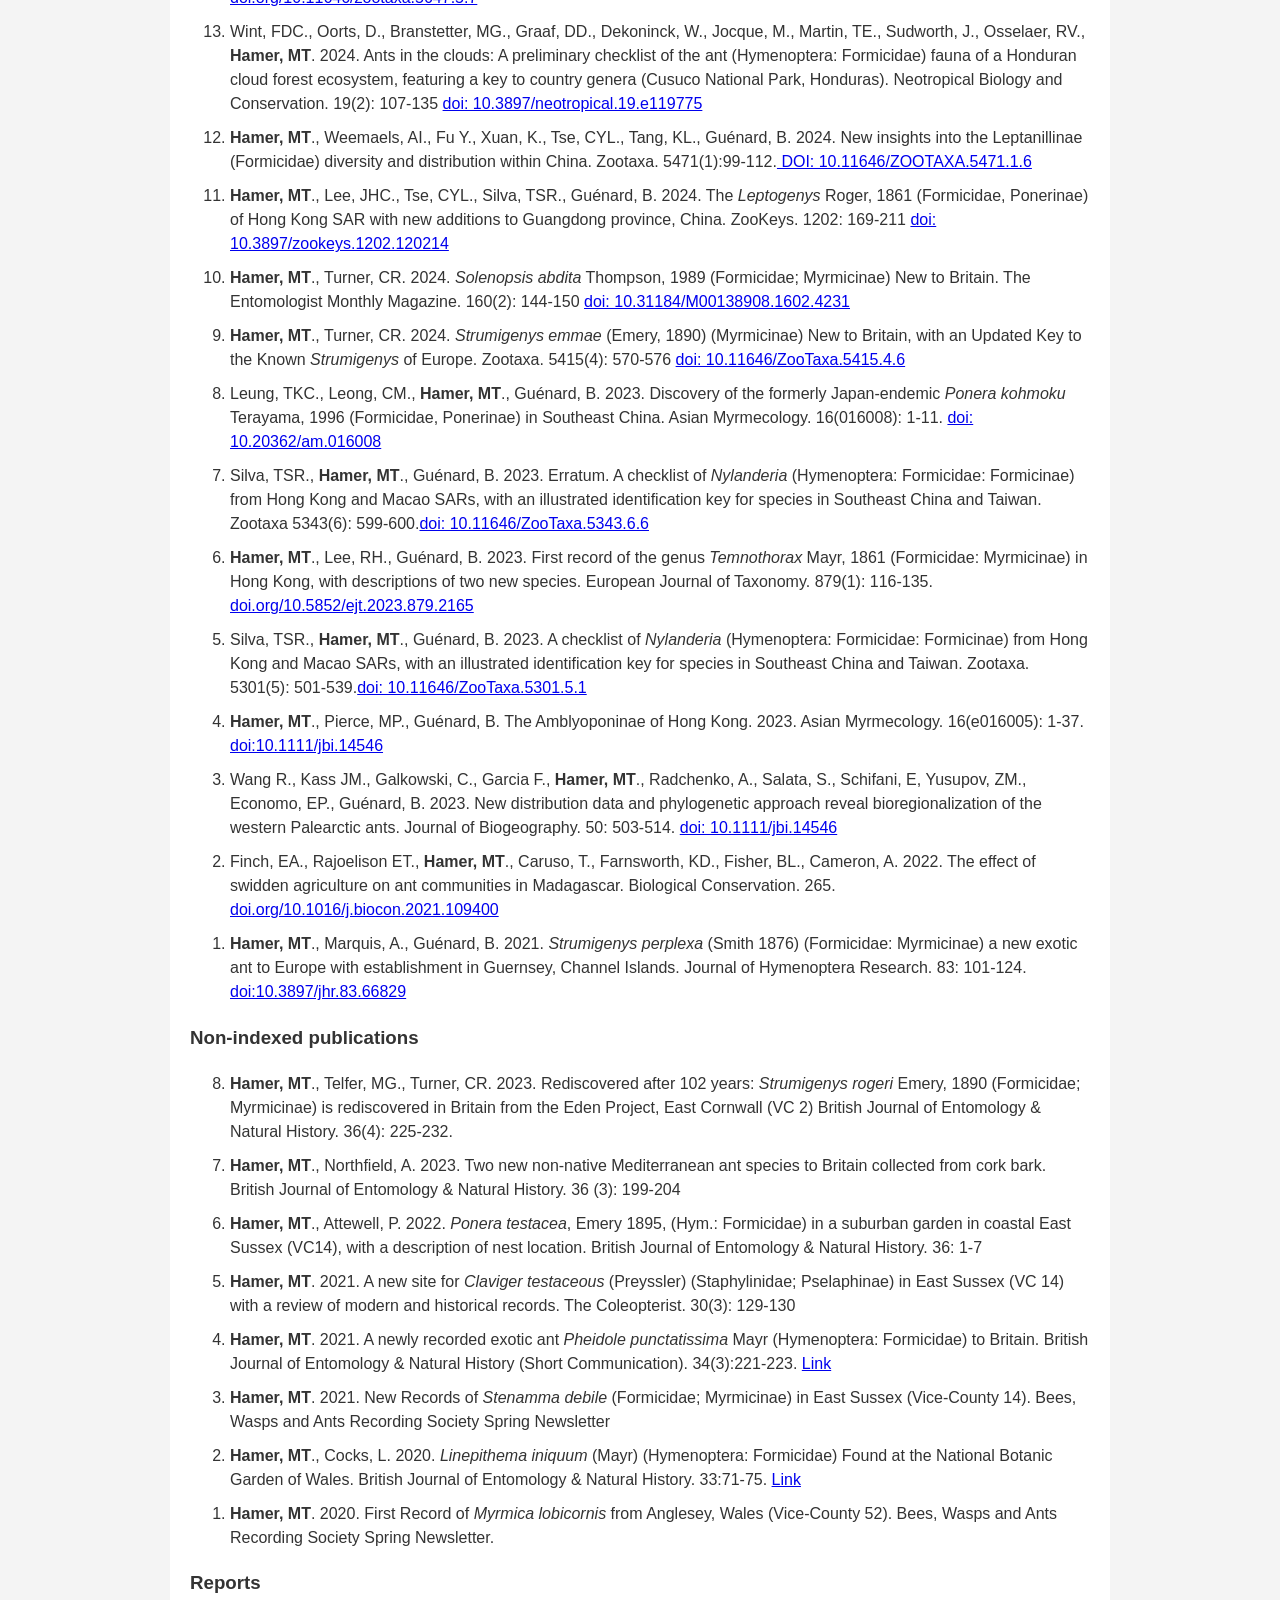
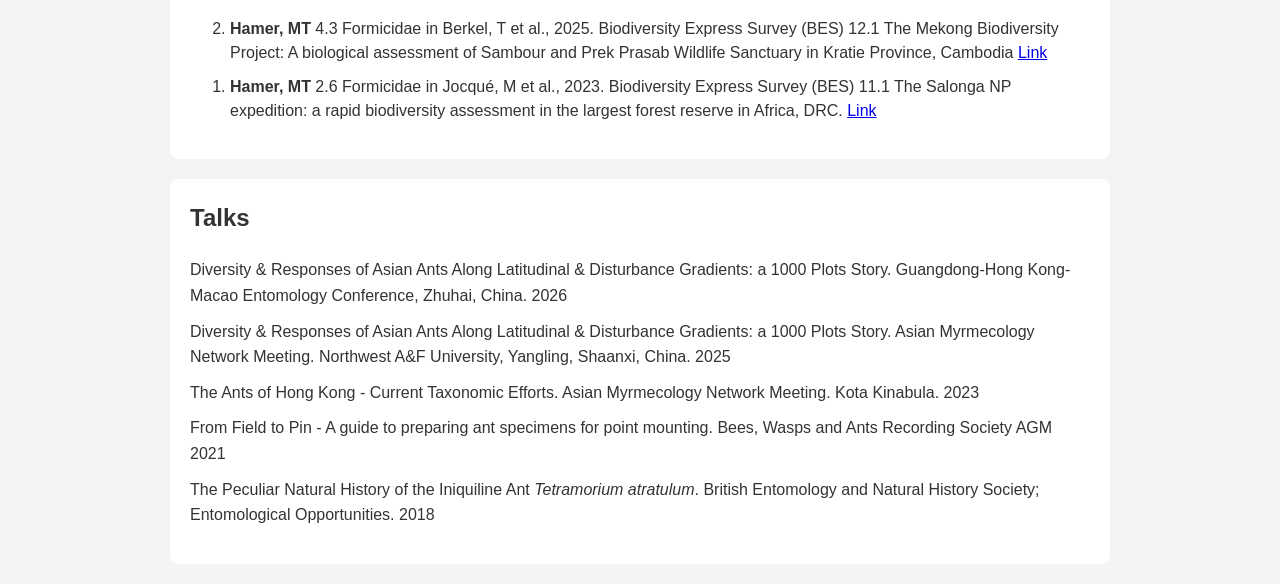
==== commit 74590e68: "pm" ====
--- a/index.html
+++ b/index.html
@@ -32,7 +32,7 @@
     /* Individual slide styling */
     .slide {
       min-width: 100%; /* Each slide takes full width of the container */
-      height: 400px; /* Fixed height matching the slideshow container */
+      height: 800px; /* Fixed height matching the slideshow container */
       background-size: cover; /* Cover entire slide area with background image */
       background-position: center; /* Center the background image */
     }
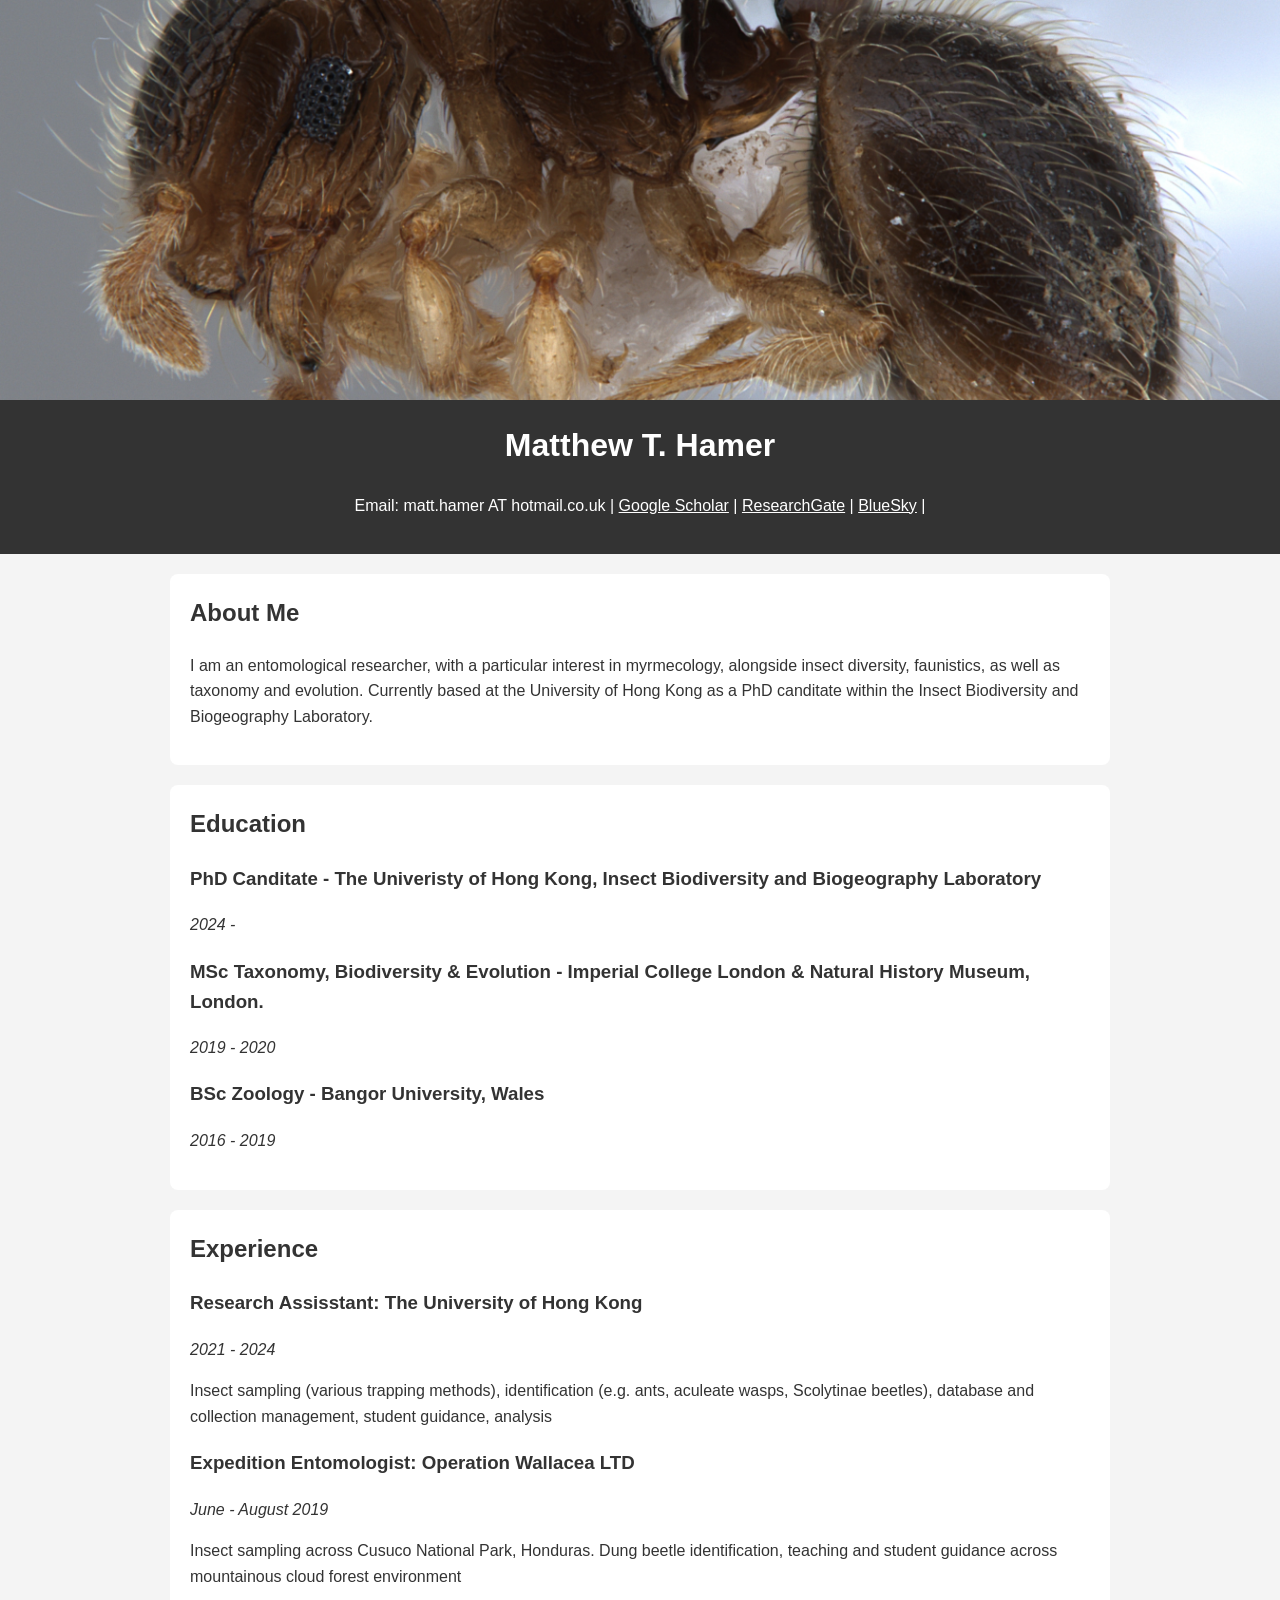
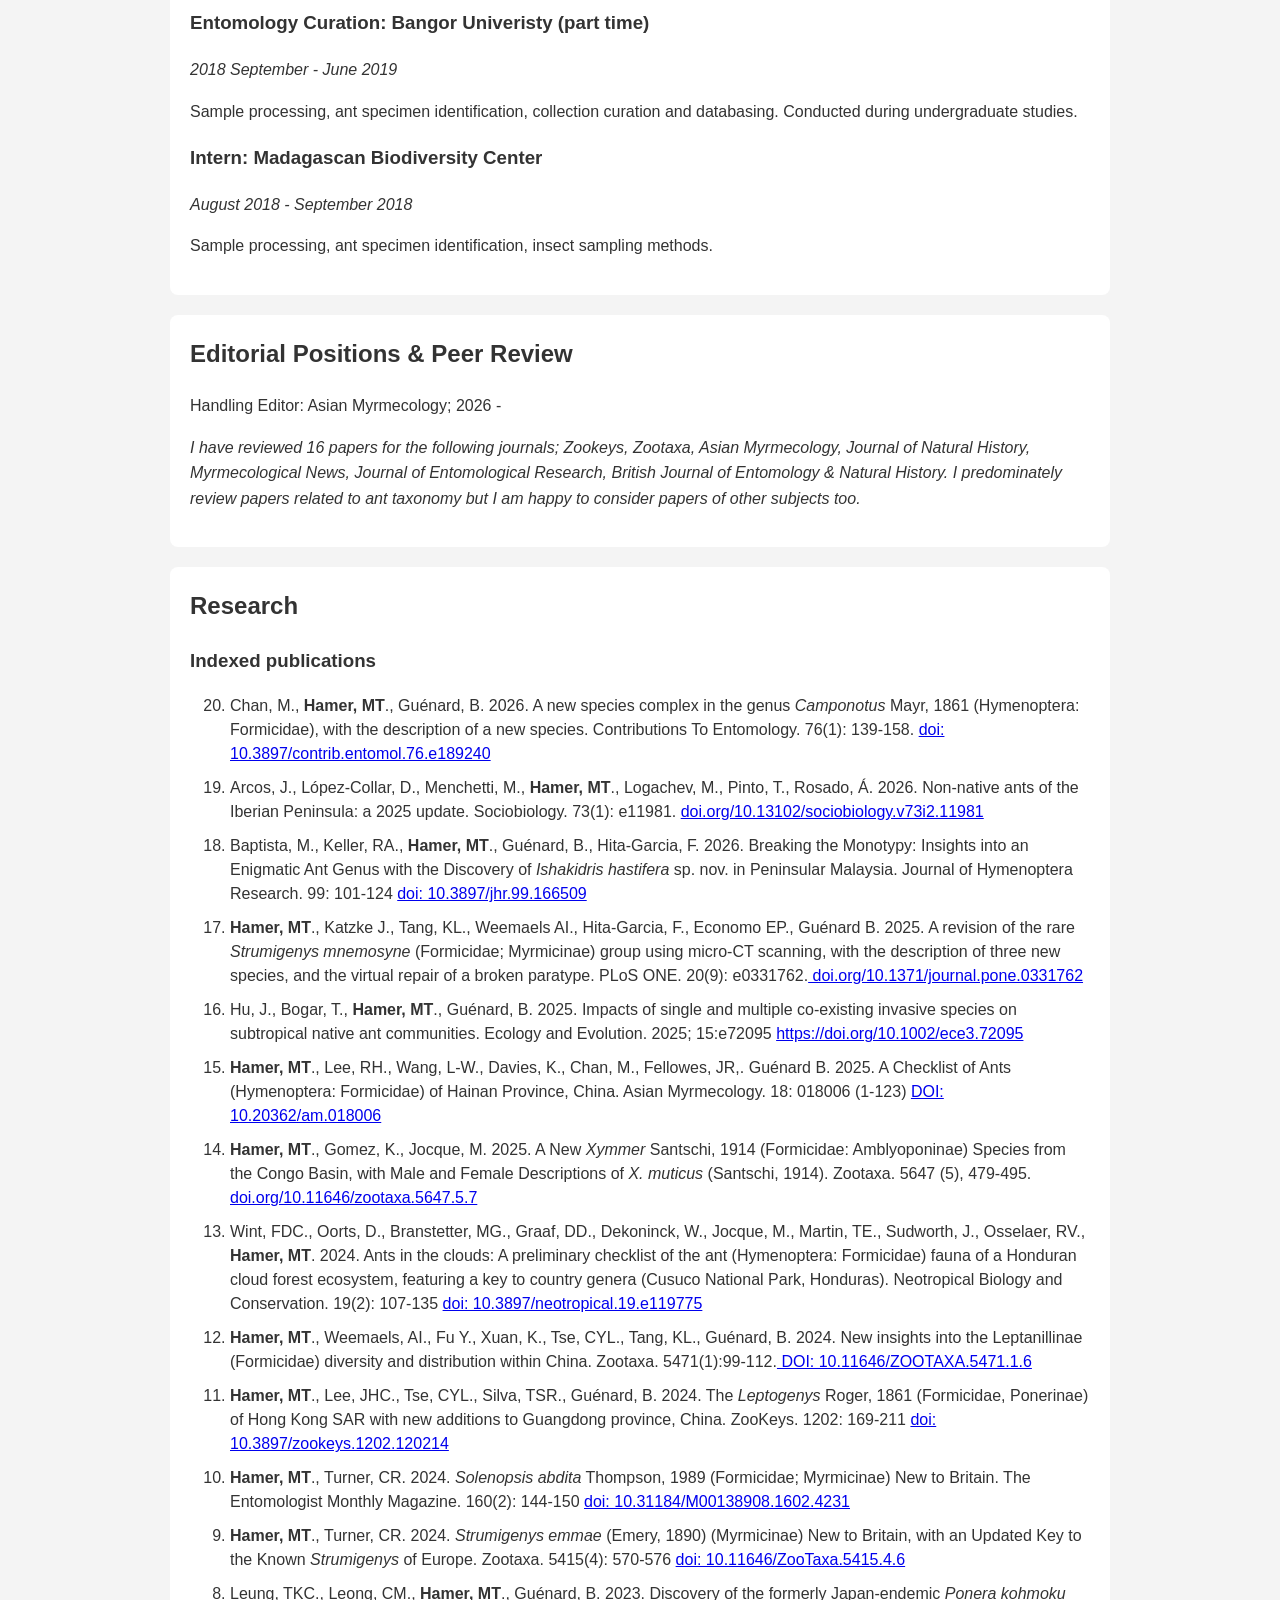
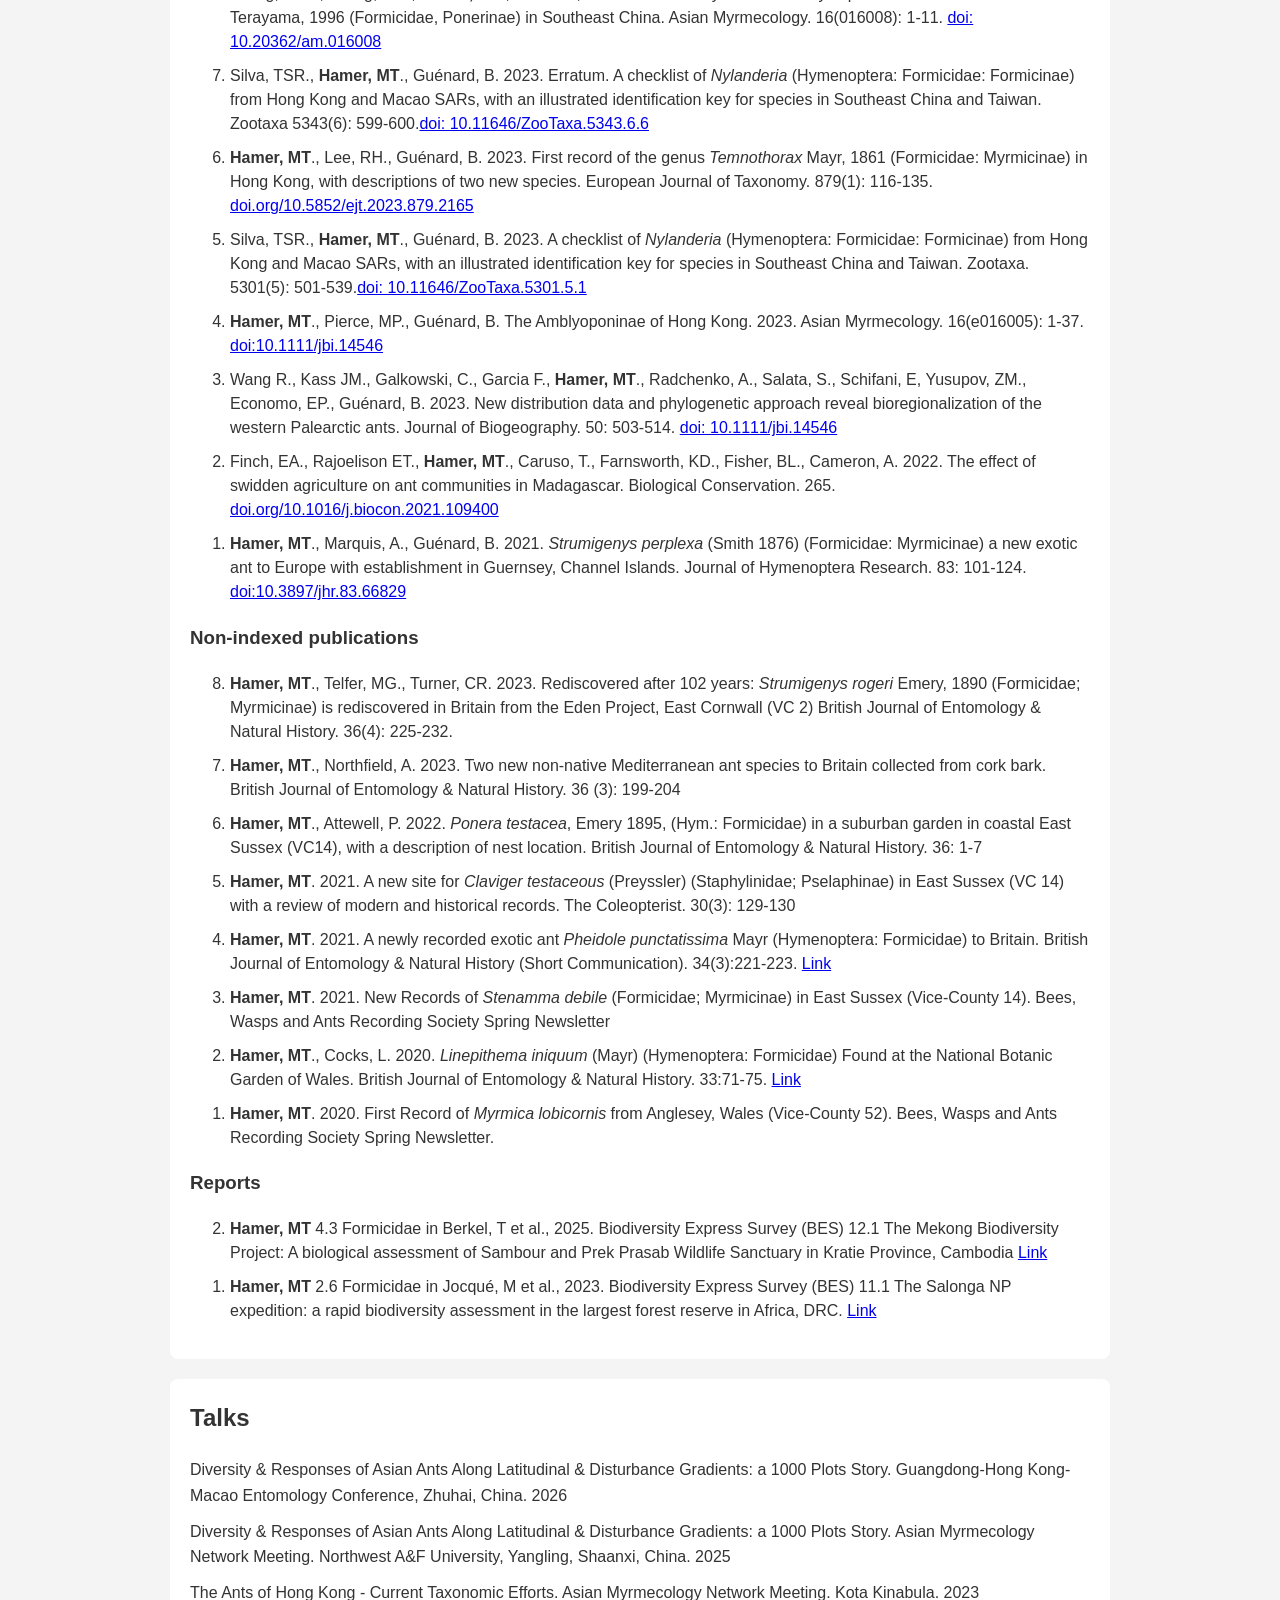
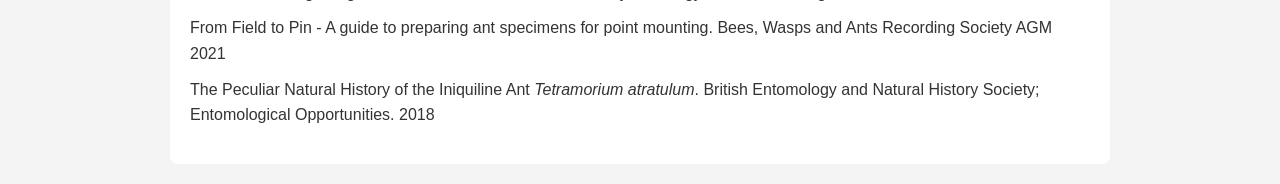
==== commit c7ae7c09: "more changes, drop slide show" ====
--- a/index.html
+++ b/index.html
@@ -15,27 +15,19 @@
       color: #333; /* Default text color */
     }
 
-    /* Container for the slideshow at the top */
-    .slideshow {
-      position: relative; /* Positioning context for absolutely positioned children if needed */
-      width: 100%; /* Full width of the viewport */
-      max-height: 1000px; /* Limit height for the slideshow */
-      overflow: hidden; /* Hide overflowing images to create a clean slide effect */
-    }
-
-    /* Container holding all slides side by side */
-    .slides {
-      display: flex; /* Arrange slides in a row */
-      transition: transform 1s ease-in-out; /* Animate slide transitions smoothly */
-    }
-
-    /* Individual slide styling */
-    .slide {
-      min-width: 100%; /* Each slide takes full width of the container */
-      height: 800px; /* Fixed height matching the slideshow container */
-      background-size: cover; /* Cover entire slide area with background image */
-      background-position: center; /* Center the background image */
-    }
+  /* Header image at the top */
+  .header-image {
+    width: 100%;
+    height: 400px; /* adjust height as needed */
+    overflow: hidden;
+  }
+
+  .header-image img {
+    width: 100%;
+    height: 100%;
+    object-fit: cover; /* fill the container without distortion */
+    display: block;
+  }
 
     /* Styles for the header section */
     header {
@@ -97,42 +89,8 @@
 </head>
 <body>
   
-  <!-- Slideshow container at the top of the page -->
-<div class="slideshow">
-  <!-- Inner container holding all slides side by side -->
-  <div class="slides" id="slides">
-    <!-- Each slide with an image -->
-    <div class="slide">
-      <img src="images/ant_1.jpg" alt="Ant Image" />
-    </div>
-    <div class="slide">
-      <img src="images/forest_1.jpg" alt="Forest 1" />
-    </div>
-    <div class="slide">
-      <img src="images/forest_2.jpg" alt="Forest 2" />
-    </div>
-    <div class="slide">
-      <img src="images/me_1.jpg" alt="Me" />
-    </div>
-    <div class="slide">
-      <img src="images/forest_3.jpg" alt="Forest 3" />
-    </div>
-    <div class="slide">
-      <img src="images/forest_4.jpg" alt="Forest 4" />
-    </div>
-    <div class="slide">
-      <img src="images/forest_5.jpg" alt="Forest 5" />
-    </div>
-    <div class="slide">
-      <img src="images/forest_6.jpg" alt="Forest 6" />
-    </div>
-    <div class="slide">
-      <img src="images/winklers_1.jpg" alt="Winklers" />
-    </div>
-    <div class="slide">
-      <img src="images/forest_7.jpg" alt="Forest 7" />
-    </div>
-  </div>
+<div class="header-image">
+  <img src="images/ant_2.jpg" alt="Ant Header Image" />
 </div>
 
   <!-- Header section with name and contact info -->
@@ -291,25 +249,5 @@
     </ul>
   </section>
 
-  <!-- JavaScript for automatic slideshow -->
-  <script>
-    // Select the container holding all slides
-    const slides = document.getElementById('slides');
-    // Count how many slides there are
-    const totalSlides = slides.children.length;
-    // Initialize current slide index
-    let index = 0;
-
-    // Function to show the next slide
-    function showNextSlide() {
-      // Increment index and wrap around if needed
-      index = (index + 1) % totalSlides;
-      // Move the slides container to show the current slide
-      slides.style.transform = `translateX(-${index * 100}%)`;
-    }
-
-    // Set an interval to automatically change slides every 3 seconds
-    setInterval(showNextSlide, 1000);
-  </script>
 </body>
 </html>
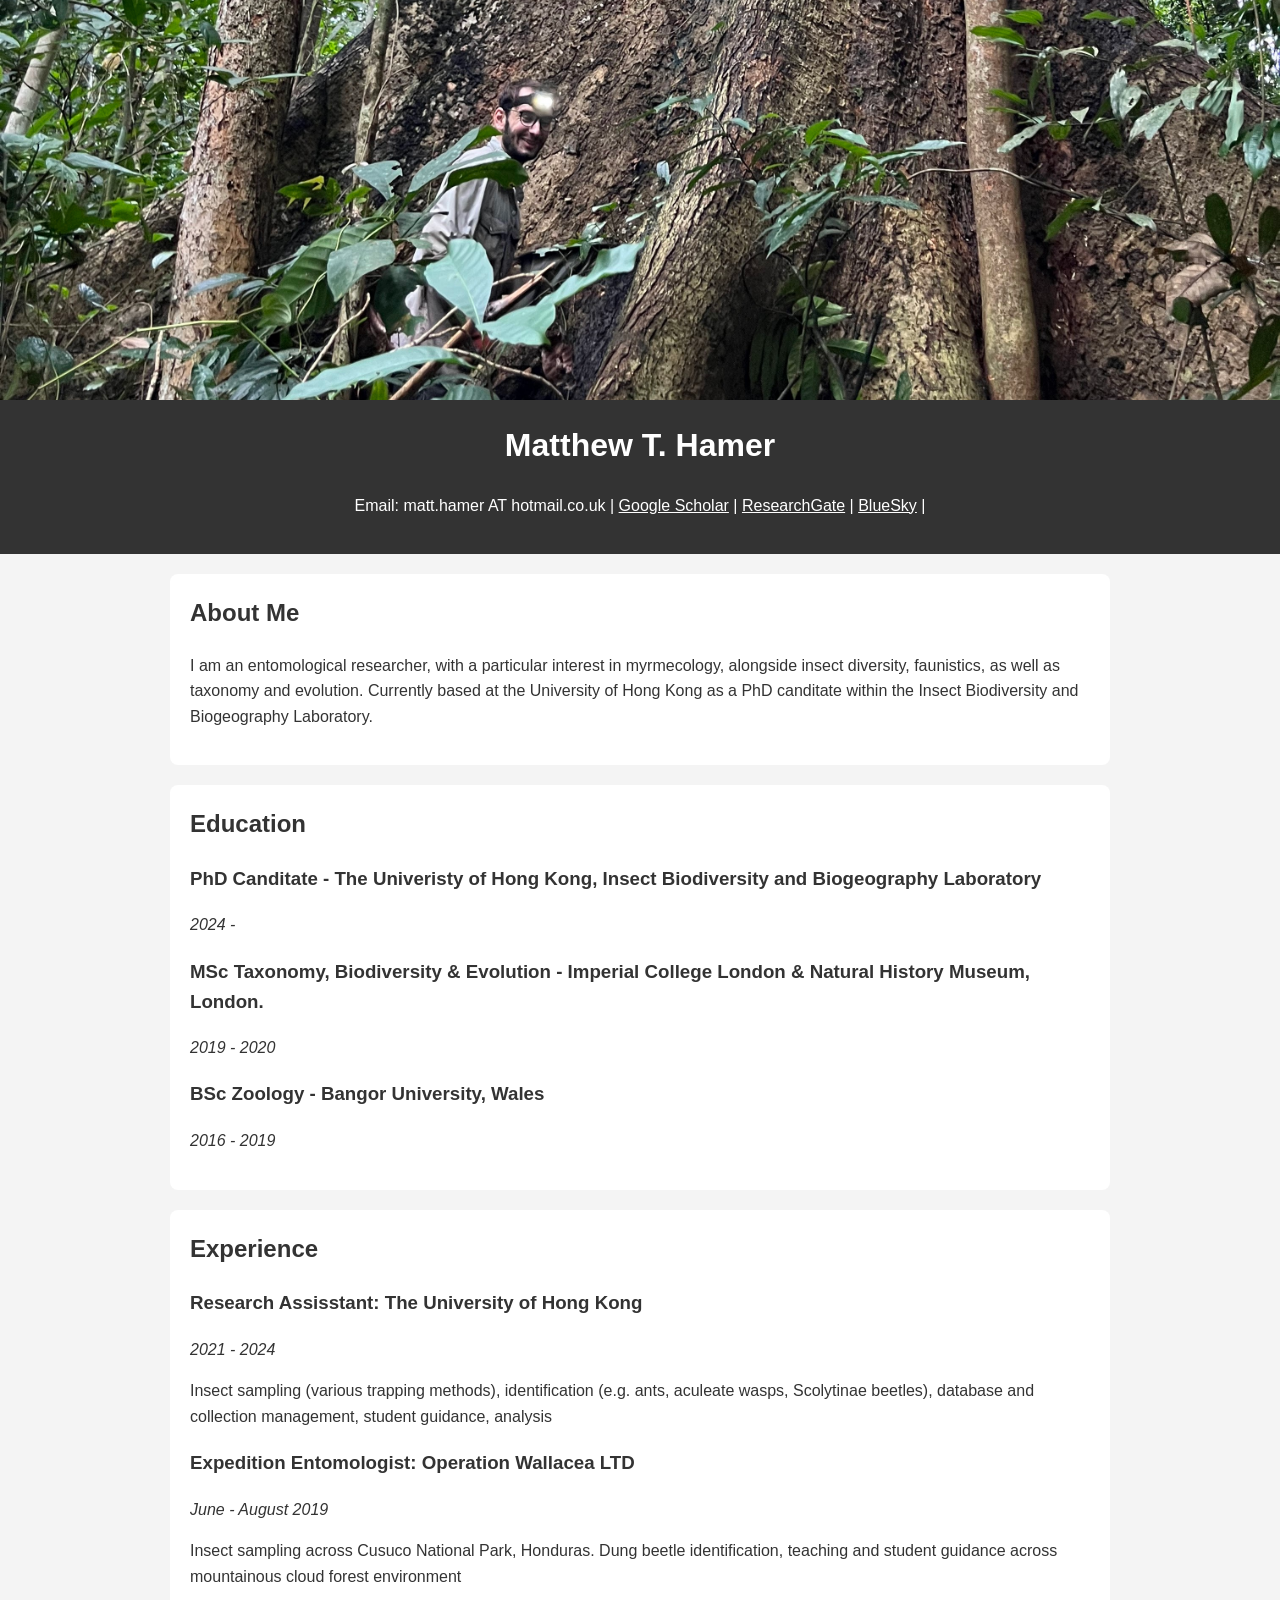
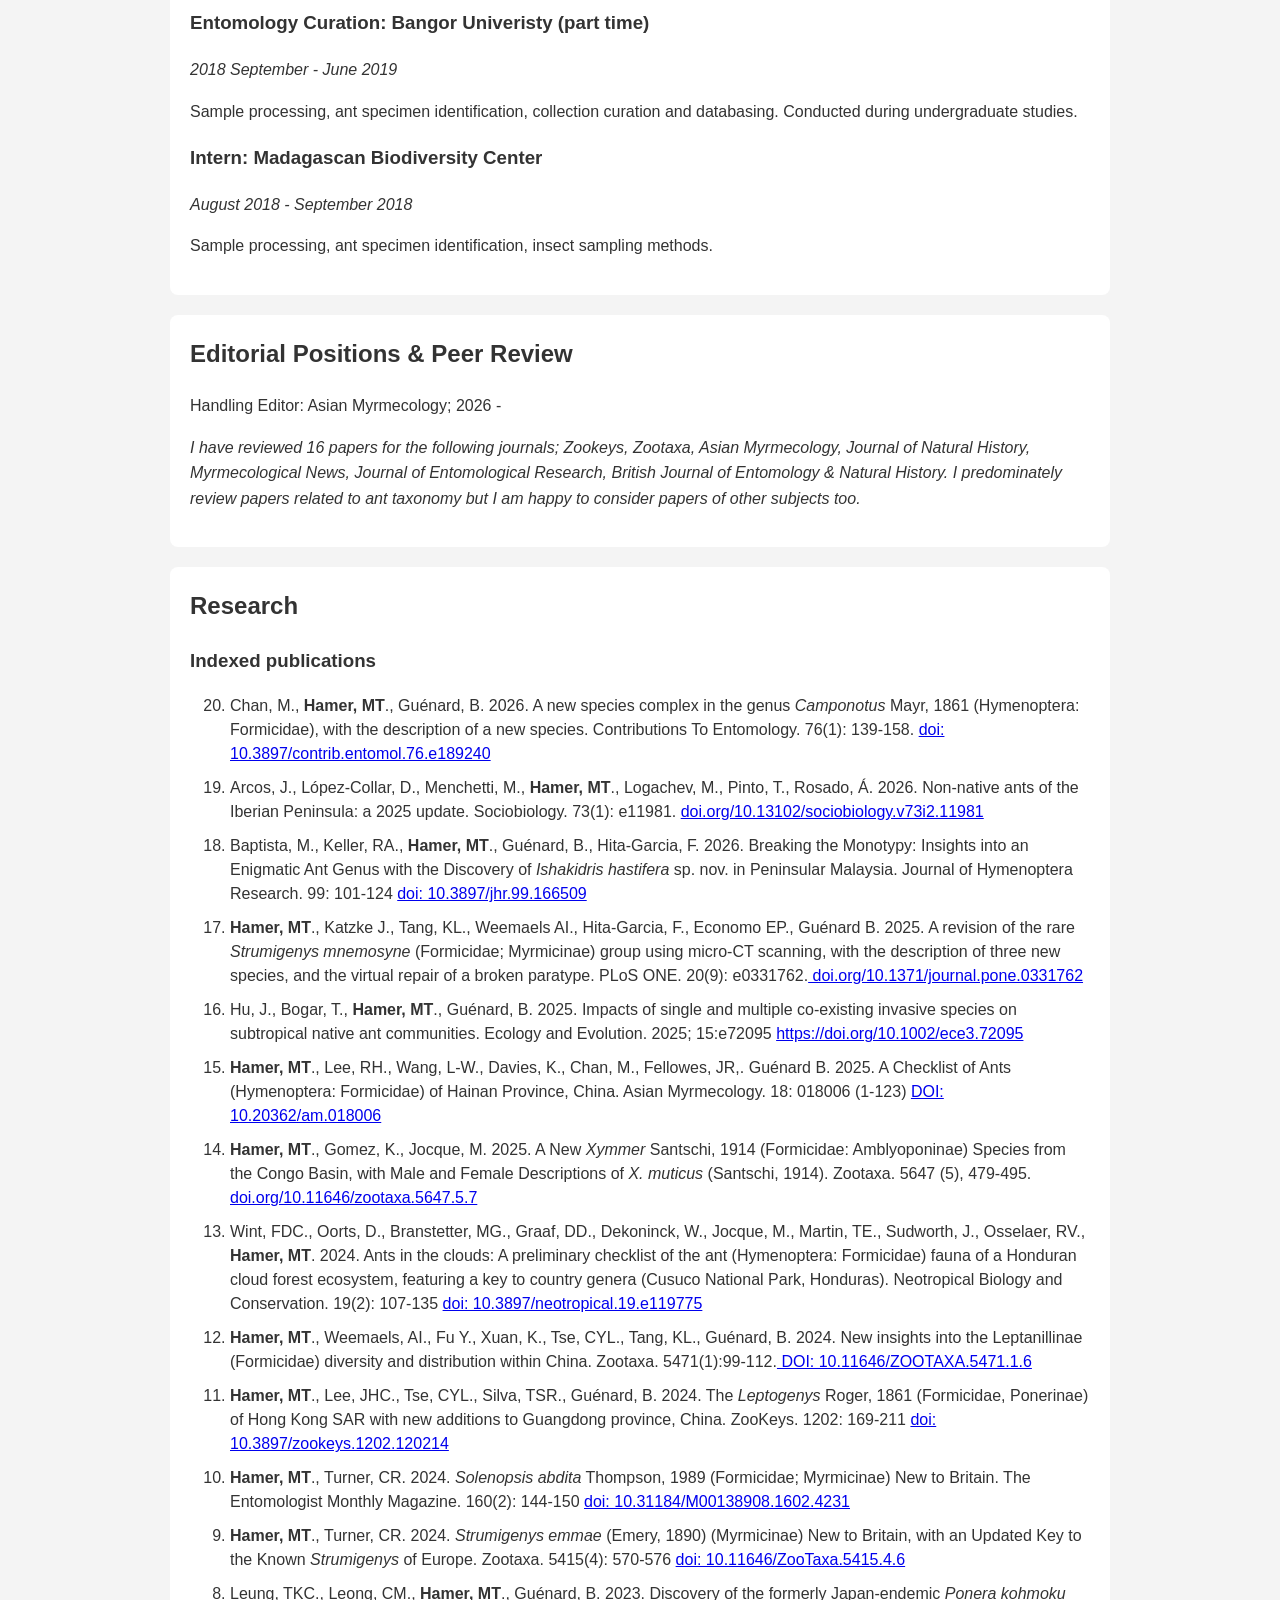
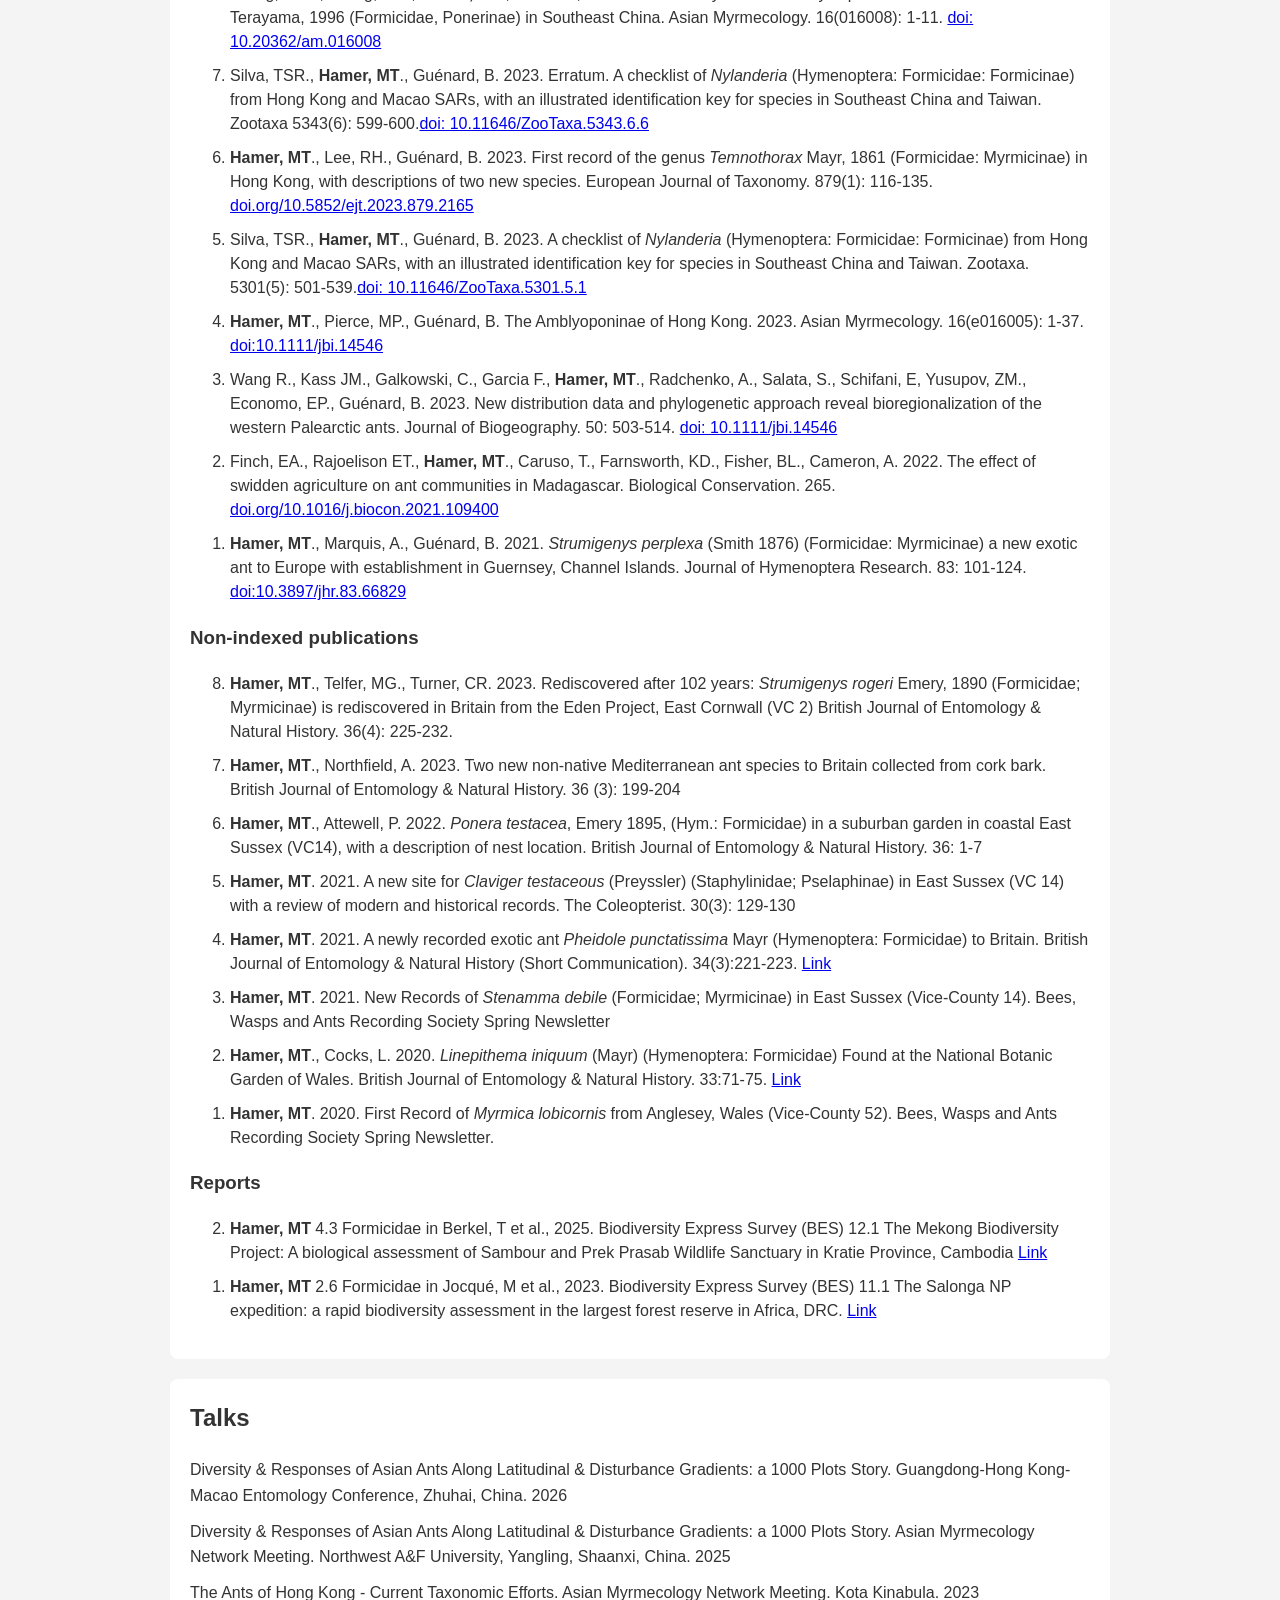
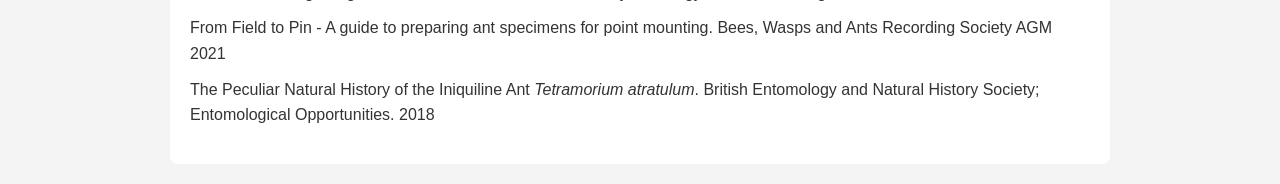
==== commit 5fa08de8: "more changes" ====
--- a/index.html
+++ b/index.html
@@ -90,7 +90,7 @@
 <body>
   
 <div class="header-image">
-  <img src="images/ant_2.jpg" alt="Ant Header Image" />
+  <img src="images/forest_2.jpg" alt="Ant Header Image" />
 </div>
 
   <!-- Header section with name and contact info -->
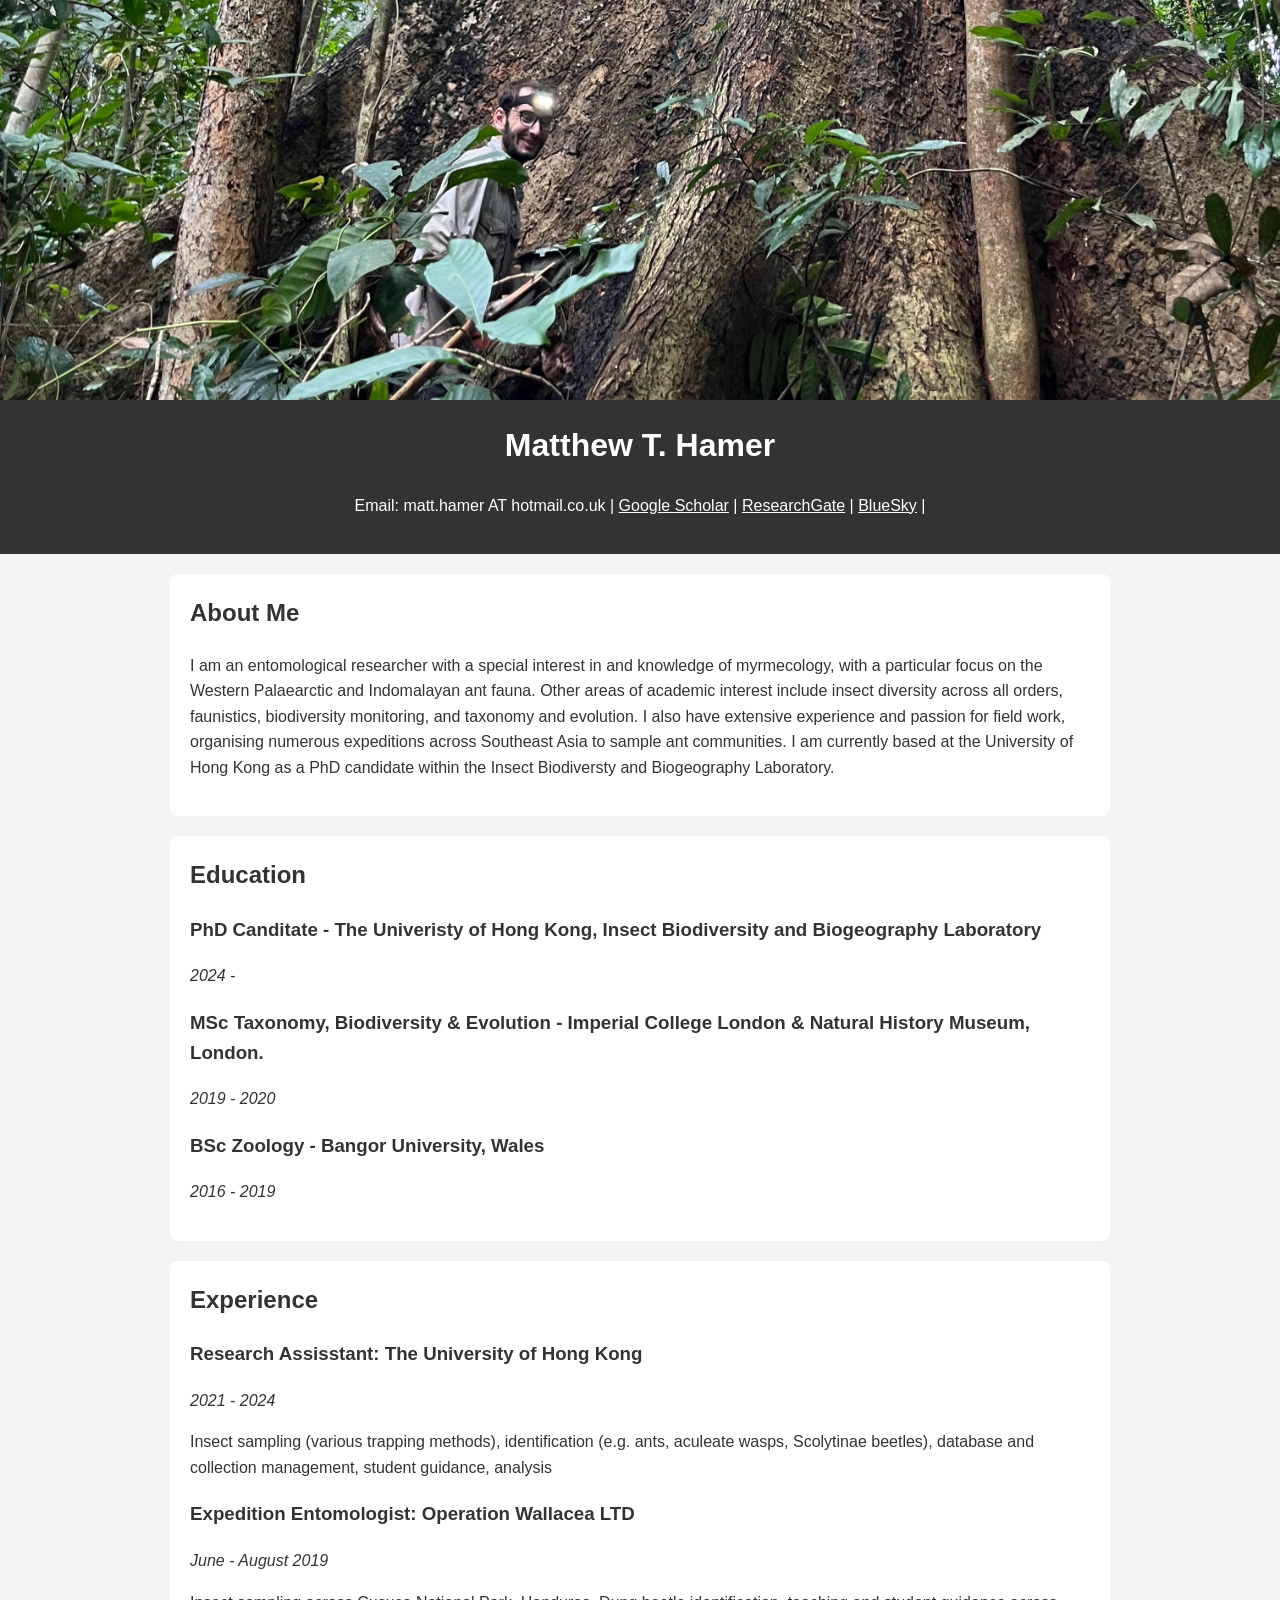
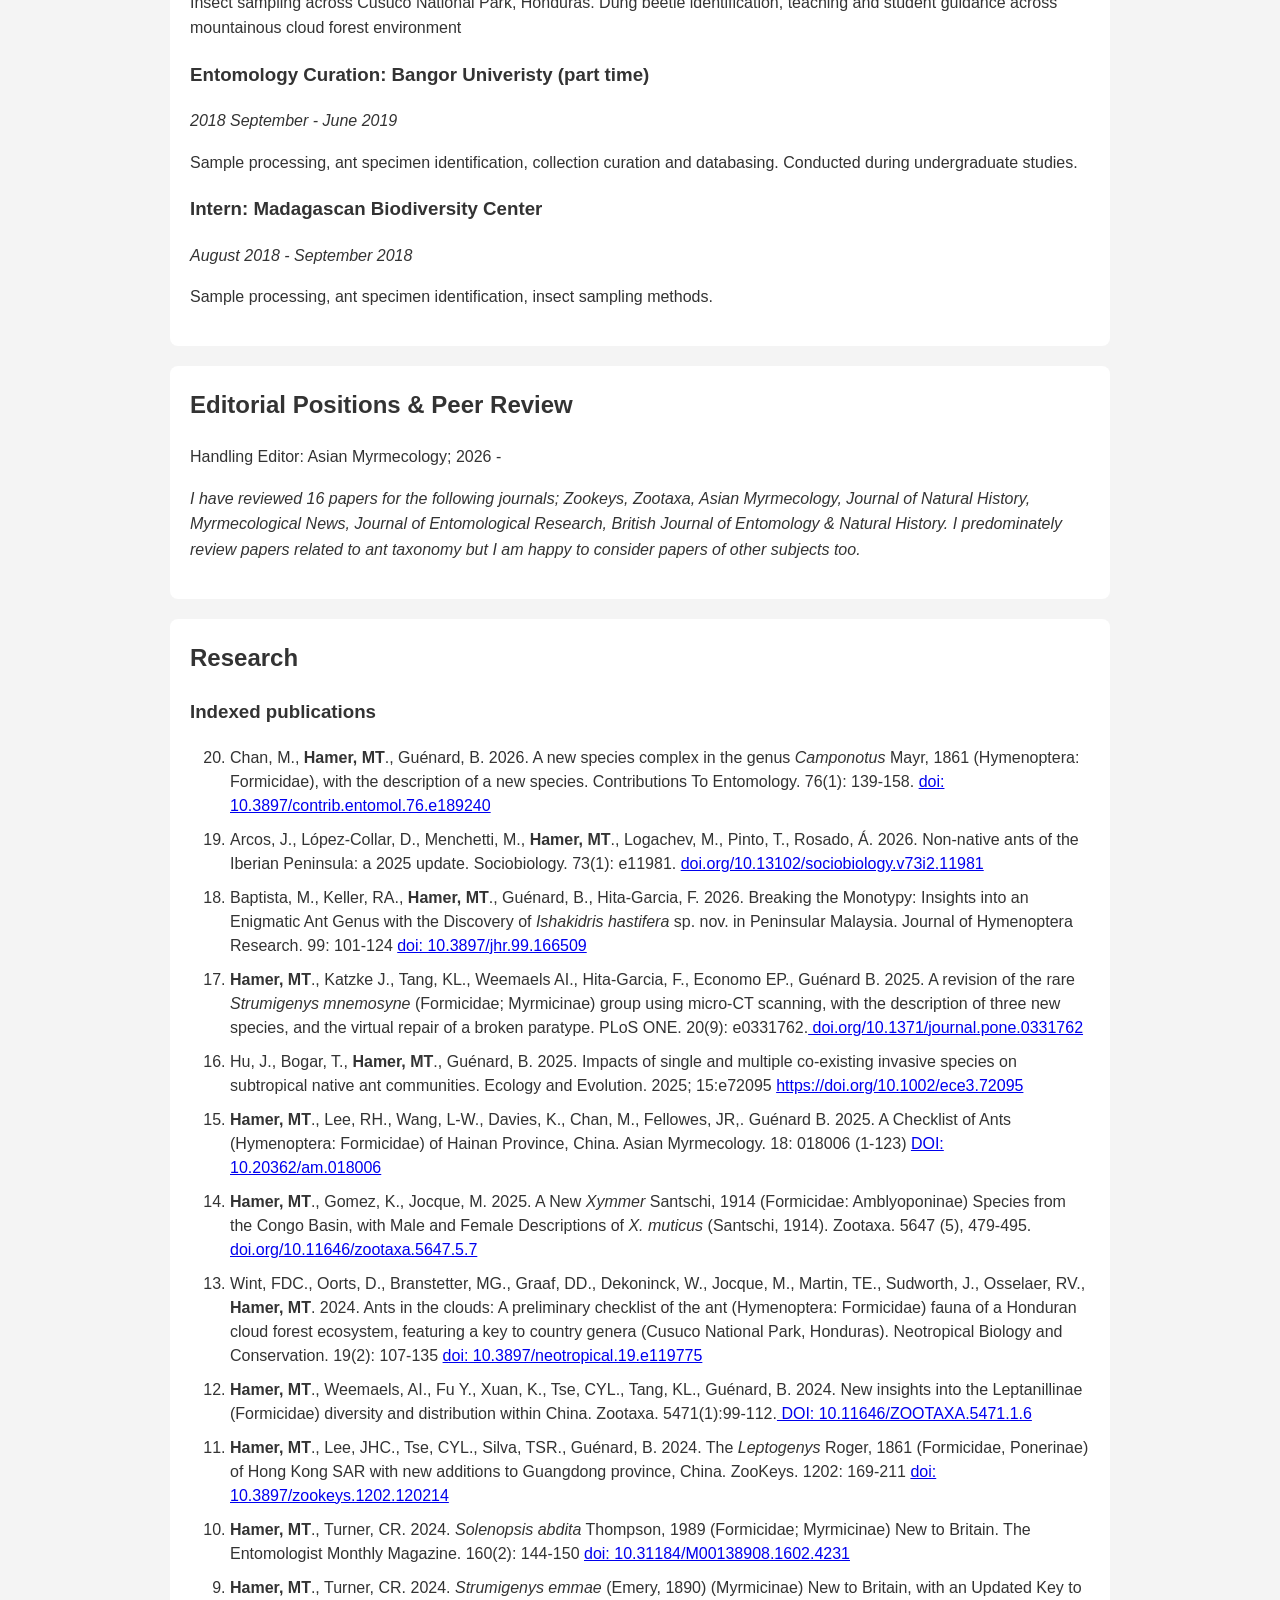
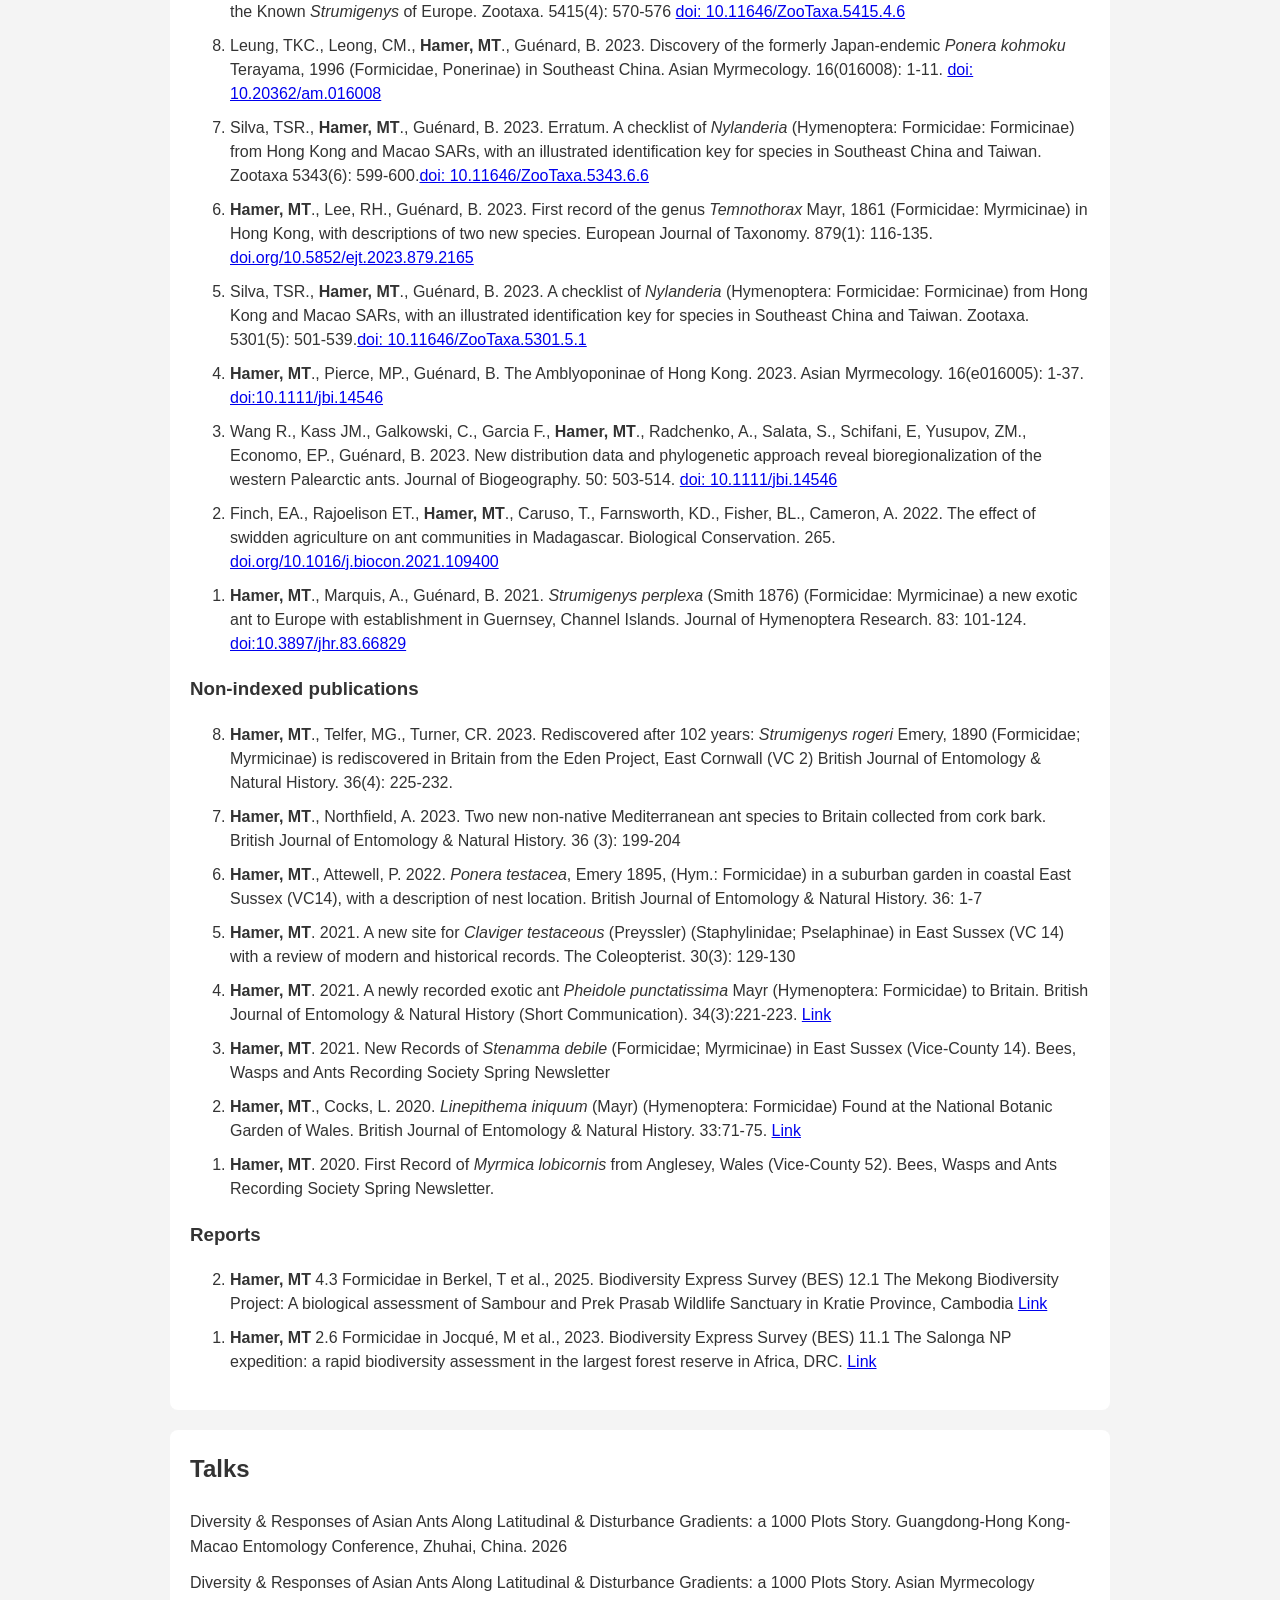
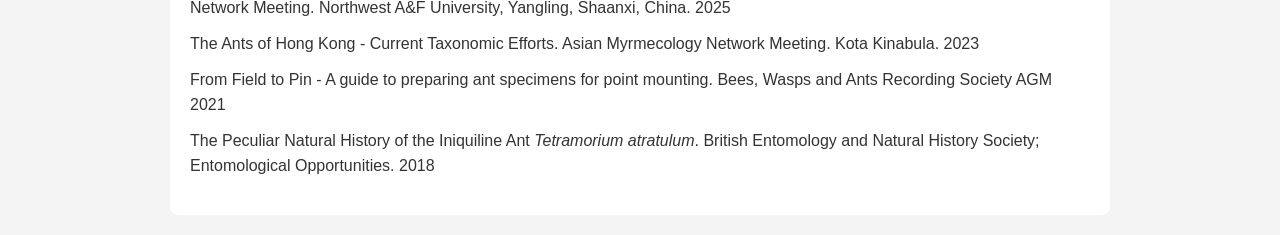
==== commit 87a72728: "intro edits" ====
--- a/index.html
+++ b/index.html
@@ -111,9 +111,7 @@
   <!-- About Me section -->
   <section class="section">
     <h2>About Me</h2>
-    <p>I am an entomological researcher, with a particular interest in myrmecology,
-            alongside insect diversity, faunistics, as well as taxonomy and evolution. Currently based at the
-            University of Hong Kong as a PhD canditate within the Insect Biodiversity and Biogeography Laboratory.</p>
+    <p>I am an entomological researcher with a special interest in and knowledge of myrmecology, with a particular focus on the Western Palaearctic and Indomalayan ant fauna. Other areas of academic interest include insect diversity across all orders, faunistics, biodiversity monitoring, and taxonomy and evolution. I also have extensive experience and passion for field work, organising numerous expeditions across Southeast Asia to sample ant communities. I am currently based at the University of Hong Kong as a PhD candidate within the Insect Biodiversty and Biogeography Laboratory.</p>
   </section>
 
   <!-- Education section -->
